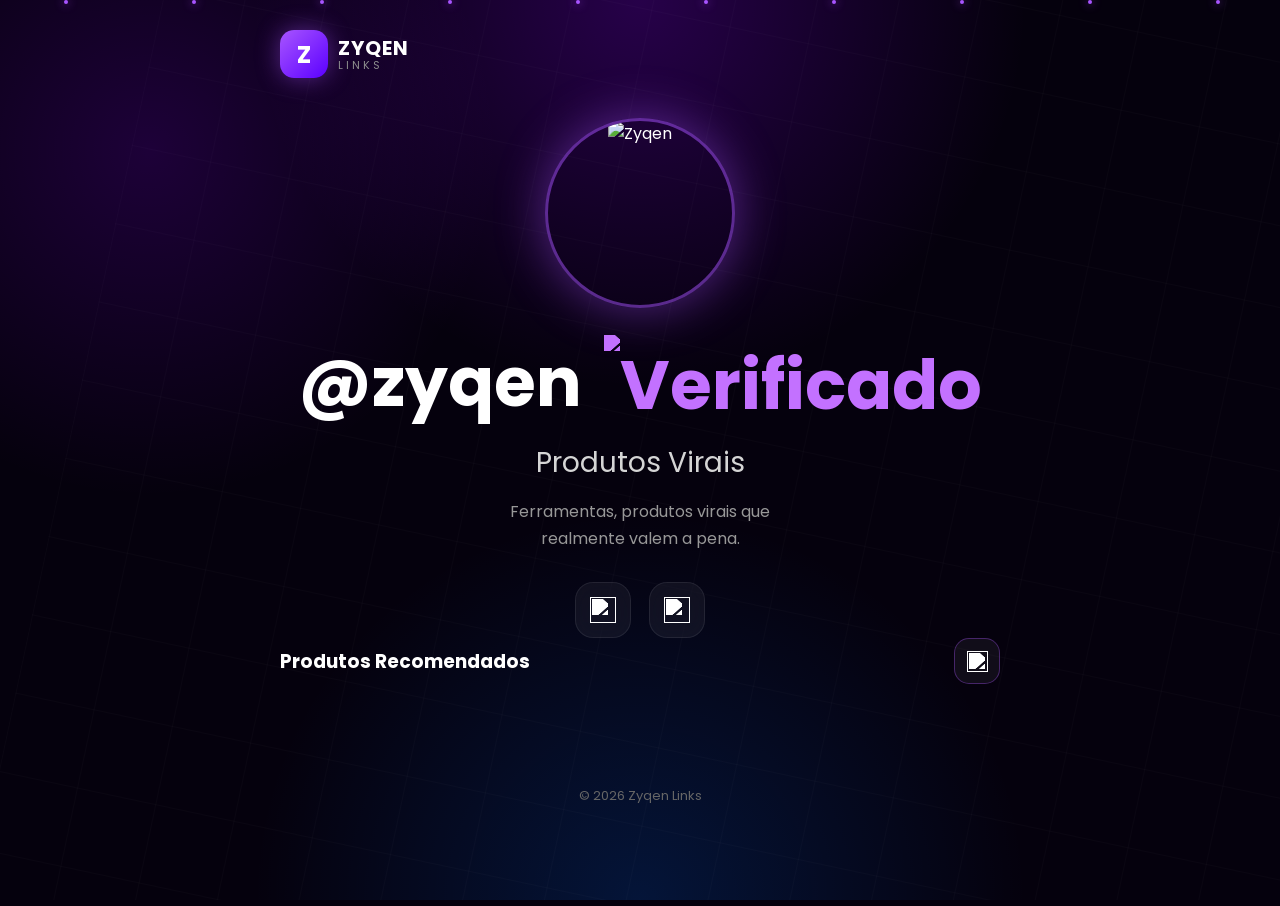
==== index.html @ 1a1427c7 "Add files via upload" ====
<!DOCTYPE html>
<html lang="pt-BR">

<head>

  <meta charset="UTF-8" />

  <meta
    name="viewport"
    content="width=device-width,
             initial-scale=1.0,
             minimum-scale=1.0,
             maximum-scale=1.0,
             user-scalable=no,
             viewport-fit=cover"
  >

  <title>Zyqen Links</title>

  <link rel="manifest" href="manifest.json">

  <link
    rel="icon"
    type="image/png"
    href="Icones/Image/Zroxo.png">

  <link
    rel="apple-touch-icon"
    href="Icones/Image/Zroxo.png">

  <meta name="theme-color" content="#05010d">
  <meta name="mobile-web-app-capable" content="yes">
  <meta name="apple-mobile-web-app-capable" content="yes">
  <meta name="apple-mobile-web-app-title" content="Zyqen">
  <meta name="apple-mobile-web-app-status-bar-style" content="black-translucent">

  <link rel="stylesheet" href="style.css"/>

  <link rel="preconnect" href="https://fonts.googleapis.com">
  <link rel="preconnect" href="https://fonts.gstatic.com" crossorigin>

  <link href="https://fonts.googleapis.com/css2?family=Poppins:wght@300;400;500;600;700&display=swap" rel="stylesheet">

</head>

<body>

  <!-- FUNDO -->
  <div class="background"></div>

  <!-- PARTÍCULAS -->
  <div class="particles">

    <span style="left:5%; animation-delay:0s;"></span>
    <span style="left:15%; animation-delay:2s;"></span>
    <span style="left:25%; animation-delay:4s;"></span>
    <span style="left:35%; animation-delay:1s;"></span>
    <span style="left:45%; animation-delay:3s;"></span>
    <span style="left:55%; animation-delay:5s;"></span>
    <span style="left:65%; animation-delay:2s;"></span>
    <span style="left:75%; animation-delay:4s;"></span>
    <span style="left:85%; animation-delay:1s;"></span>
    <span style="left:95%; animation-delay:3s;"></span>

  </div>

  <!-- CONTAINER -->
  <main class="container">

    <!-- HEADER -->
    <header class="topbar">

      <div class="logo">

        <div class="logo-icon">
          Z
        </div>

        <div class="logo-text">

          <h2>ZYQEN</h2>

          <p>LINKS</p>

        </div>

      </div>

      <button class="share-btn" id="installBtn" type="button">

        <img
          src="Icones/Icon/download.svg"
          alt=""
          class="btn-icon"
          draggable="false"
        >

      </button>

    </header>

    <!-- PERFIL -->
    <section class="profile">

      <div class="avatar">

        <img
          src="Icones/Image/logo.png"
          alt="Zyqen"
          loading="eager"
          draggable="false"
        >

      </div>

      <h1>
        @zyqen

        <img
          src="Icones/Icon/badge-check.svg"
          alt="Verificado"
          class="verified-icon"
          draggable="false"
        >
      </h1>

      <p class="subtitle">
        Produtos Virais
      </p>

      <p class="bio">
        Ferramentas, produtos virais que realmente valem a pena.
      </p>

    </section>

    <!-- SOCIAL -->
    <section class="social-section">

      <div class="socials">

        <a
          class="social"
          href="https://www.instagram.com/zyqen_oficial/"
          target="_blank"
          rel="noopener noreferrer"
          aria-label="Instagram">

          <img
            src="Icones/Icon/instagram.svg"
            alt=""
            class="social-icon"
            draggable="false"
          >

        </a>

        <a
          class="social"
          href="mailto:zyqenstore@gmail.com"
          aria-label="Email">

          <img
            src="Icones/Icon/mail.svg"
            alt=""
            class="social-icon"
            draggable="false"
          >

        </a>

      </div>

    </section>

    <!-- PRODUTOS -->
    <section class="products-section">

      <div class="section-title">

        <div>
          <h3>Produtos Recomendados</h3>
          <span></span>
        </div>

        <button
          class="layout-toggle"
          id="layoutToggle"
          type="button"
          aria-label="Trocar visual dos cards">

          <img
            src="Icones/Icon/layout-grid.svg"
            alt=""
            id="layoutIcon"
            draggable="false"
          >

        </button>

      </div>

      <div class="products" id="products">

        <!-- Firebase -->

      </div>

    </section>

    <!-- FOOTER -->
    <footer class="footer">

      <p>© 2026 Zyqen Links</p>

    </footer>

  </main>

  <!-- JS -->
  <script type="module" src="firebase.js"></script>
  <script type="module" src="script.js"></script>

  <script>
    if ("serviceWorker" in navigator) {
      window.addEventListener("load", () => {
        navigator.serviceWorker.register("./sw.js");
      });
    }

    let deferredPrompt = null;

    const installBtn = document.getElementById("installBtn");

    if (installBtn) {

      const isIOS =
        /iphone|ipad|ipod/i.test(navigator.userAgent);

      const isStandalone =
        window.matchMedia("(display-mode: standalone)").matches ||
        navigator.standalone;

      installBtn.style.display = "none";

      window.addEventListener("beforeinstallprompt", (e) => {

        e.preventDefault();

        deferredPrompt = e;

        if (!isStandalone) {
          installBtn.style.display = "flex";
        }

      });

      if (isIOS && !isStandalone) {
        installBtn.style.display = "flex";
      }

      installBtn.addEventListener("click", async () => {

        if (isIOS) {

          alert(
            "Para instalar o aplicativo:\n\nSafari → Compartilhar → Adicionar à Tela de Início"
          );

          return;
        }

        if (!deferredPrompt) {

          alert("Instalação indisponível no momento.");

          return;
        }

        deferredPrompt.prompt();

        await deferredPrompt.userChoice;

        deferredPrompt = null;

        installBtn.style.display = "none";

      });

      window.addEventListener("appinstalled", () => {

        installBtn.style.display = "none";

      });

    }
  </script>

</body>

</html>
---- style.css ----
*{
  margin:0;
  padding:0;
  box-sizing:border-box;

  -webkit-tap-highlight-color:transparent;
}

button,
a{
  touch-action:manipulation;
}

html{
  scroll-behavior:smooth;
  overflow-x:hidden;
  -webkit-text-size-adjust:100%;
  text-size-adjust:100%;
}

body{
  font-family:'Poppins',sans-serif;
  background:#05010d;
  color:white;
  min-height:100vh;
  overflow-x:hidden;
  position:relative;

  overscroll-behavior-y:auto;
  -webkit-overflow-scrolling:touch;
}

/* FUNDO ANIMADO */

.background{
  position:fixed;
  inset:0;
  background:
  radial-gradient(circle at top, rgba(140,0,255,.25), transparent 35%),
  radial-gradient(circle at bottom, rgba(0,110,255,.18), transparent 35%),
  #05010d;
  overflow:hidden;
  z-index:-3;
}

/* GRID FUNDO */

.background::before{
  content:"";
  position:absolute;
  width:200%;
  height:200%;
  background-image:
  linear-gradient(rgba(255,255,255,.02) 1px, transparent 1px),
  linear-gradient(90deg, rgba(255,255,255,.02) 1px, transparent 1px);
  background-size:80px 80px;
  transform:rotate(12deg);
  animation:gridMove 25s linear infinite;
}

/* GLOW */

.background::after{
  content:"";
  position:absolute;
  width:700px;
  height:700px;
  background:radial-gradient(circle, rgba(140,0,255,.18), transparent 70%);
  top:-200px;
  left:-200px;
  animation:glowMove 10s ease-in-out infinite alternate;
}

/* PARTÍCULAS */

.particles{
  position:fixed;
  inset:0;
  overflow:hidden;
  z-index:-2;
}

.particles span{
  position:absolute;
  display:block;
  width:4px;
  height:4px;
  background:#a855ff;
  border-radius:50%;
  box-shadow:0 0 10px #a855ff;
  animation:particles 15s linear infinite;
}

/* CONTAINER */

.container{
  width:min(100%,760px);
  margin:auto;
  padding:30px 20px 100px;
  animation:fadeUp 1.2s ease;
}

/* TOPBAR */

.topbar{
  display:flex;
  justify-content:space-between;
  align-items:center;
  margin-bottom:40px;
}

/* LOGO */

.logo{
  display:flex;
  align-items:center;
  gap:10px;
}

.logo-icon{
  width:48px;
  height:48px;
  border-radius:14px;
  background:linear-gradient(135deg,#a855ff,#5b00ff);
  display:flex;
  align-items:center;
  justify-content:center;
  font-weight:700;
  font-size:24px;
  box-shadow:0 0 25px rgba(168,85,255,.45);
}

.logo-text{
  line-height:1.1;
}

.logo-text h2{
  font-size:20px;
  letter-spacing:1px;
}

.logo-text p{
  font-size:11px;
  color:#8d8d8d;
  letter-spacing:3px;
}

/* SHARE */

.share-btn{
  padding:14px 24px;
  border-radius:18px;
  border:1px solid rgba(168,85,255,.35);
  background:rgba(255,255,255,.04);
  color:white;
  cursor:pointer;
  transition:.35s;
  backdrop-filter:blur(10px);
  font-size:15px;
}

.share-btn:hover{
  transform:translateY(-3px);
  background:rgba(168,85,255,.18);
  box-shadow:0 0 30px rgba(168,85,255,.3);
}

/* PROFILE */

.profile{
  text-align:center;
}

/* AVATAR */

.avatar{
  width:clamp(120px,20vw,190px);
  height:clamp(120px,20vw,190px);
  margin:auto;
  border-radius:50%;
  overflow:hidden;
  position:relative;
  border:3px solid rgba(168,85,255,.5);
  box-shadow:0 0 50px rgba(168,85,255,.45);
  animation:float 5s ease-in-out infinite;
}

.avatar::before{
  content:"";
  position:absolute;
  inset:-10px;
  border-radius:50%;
  border:2px solid rgba(168,85,255,.25);
  animation:rotate 8s linear infinite;
}

.avatar img{
  width:100%;
  height:100%;
  object-fit:cover;
}

/* TITULO */

.profile h1{
  font-size:clamp(32px,7vw,68px);
  margin-top:28px;
  font-weight:700;
}


/* SUB */

.subtitle{
  margin-top:8px;
  color:#d5d5d5;
  font-size:clamp(16px,3vw,28px);
}

/* BIO */

.bio{
  margin-top:14px;
  color:#989898;
  font-size:clamp(13px,2vw,16px);
  line-height:1.7;
  max-width:620px;
  margin-left:auto;
  margin-right:auto;
}

/* SOCIALS */

.socials{
  display:flex;
  justify-content:center;
  gap:18px;
  margin-top:22px;
}

.social{
  width:62px;
  height:62px;
  border-radius:20px;
  background:rgba(255,255,255,.05);
  border:1px solid rgba(255,255,255,.08);
  backdrop-filter:blur(14px);
  display:flex;
  align-items:center;
  justify-content:center;
  text-decoration:none;
  color:white;
  font-size:26px;
  transition:.35s;
}

.social:hover{
  transform:translateY(-6px) scale(1.06);
  background:rgba(168,85,255,.16);
  box-shadow:0 0 25px rgba(168,85,255,.35);
}

/* PRODUTOS */

.products{
  margin-top:50px;
  display:flex;
  flex-direction:column;
  gap:20px;
}

/* CARD */

.card{
  position:relative;
  overflow:hidden;
  width:100%;
  padding:20px;
  border-radius:28px;
  background:linear-gradient(135deg, rgba(25,10,45,.92), rgba(10,10,25,.85));
  border:1px solid rgba(168,85,255,.2);
  backdrop-filter:blur(18px);
  display:flex;
  align-items:center;
  justify-content:space-between;
  text-decoration:none;
  color:white;
  transition:.45s;
}

/* LINHA GLOW */

.card::before{
  content:"";
  position:absolute;
  inset:0;
  background:linear-gradient(90deg, transparent, rgba(168,85,255,.12), transparent);
  transform:translateX(-100%);
  transition:.8s;
}

.card:hover::before{
  transform:translateX(100%);
}

/* HOVER */

.card:hover{
  transform:translateY(-6px) scale(1.01);
  border-color:rgba(168,85,255,.5);
  box-shadow:0 0 35px rgba(168,85,255,.2);
}

/* LEFT */

.left{
  display:flex;
  align-items:center;
  gap:18px;
  min-width:0;
}

/* ICON */

.icon{
  width:74px;
  height:74px;
  border-radius:22px;
  overflow:hidden;
  background:rgba(255,255,255,.06);
  display:flex;
  align-items:center;
  justify-content:center;
  flex-shrink:0;
}

.icon img{
  width:100%;
  height:100%;
  object-fit:cover;
}

/* INFO */

.info{
  min-width:0;
}

.info h2{
  font-size:24px;
  margin-bottom:5px;
  white-space:nowrap;
  overflow:hidden;
  text-overflow:ellipsis;
}

.info p{
  color:#b5b5b5;
  font-size:15px;
}

/* ARROW */

.arrow{
  width:54px;
  height:54px;
  border-radius:50%;
  background:rgba(255,255,255,.05);
  display:flex;
  align-items:center;
  justify-content:center;
  transition:.35s;
  font-size:24px;
  flex-shrink:0;
}

.card:hover .arrow{
  transform:translateX(6px);
  background:#a855ff;
}

/* FOOTER */

.footer{
  text-align:center;
  margin-top:60px;
  color:#666;
  font-size:13px;
}

/* ANIMAÇÕES */

@keyframes fadeUp{
  from{
    opacity:0;
    transform:translateY(30px);
  }

  to{
    opacity:1;
    transform:translateY(0);
  }
}

@keyframes rotate{
  from{
    transform:rotate(0deg);
  }

  to{
    transform:rotate(360deg);
  }
}

@keyframes float{
  0%{
    transform:translateY(0px);
  }

  50%{
    transform:translateY(-10px);
  }

  100%{
    transform:translateY(0px);
  }
}

@keyframes glowMove{
  from{
    transform:translate(0,0);
  }

  to{
    transform:translate(200px,100px);
  }
}

@keyframes gridMove{
  from{
    transform:rotate(12deg) translateY(0);
  }

  to{
    transform:rotate(12deg) translateY(-80px);
  }
}

@keyframes particles{
  from{
    transform:translateY(100vh);
    opacity:0;
  }

  20%{
    opacity:1;
  }

  to{
    transform:translateY(-100px);
    opacity:0;
  }
}



@media (min-width:1600px){

  .container{
    width:min(100%,950px);
    padding-top:44px;
  }

  .products{
    gap:24px;
  }

  .card{
    padding:24px;
  }

  .icon{
    width:86px;
    height:86px;
  }

  .info h2{
    font-size:28px;
  }

  .info p{
    font-size:17px;
  }
}




@media (max-width:1200px){

  .container{
    width:min(100%,760px);
  }
}



@media (max-width:992px){

  .container{
    width:min(100%,700px);
    padding:25px 20px 90px;
  }

  .topbar{
    margin-bottom:36px;
  }

  .products{
    margin-top:44px;
  }
}


@media (max-width:768px){

  .topbar{
    gap:15px;
  }

  .avatar{
    width:135px;
    height:135px;
  }

  .card{
    padding:18px;
  }

  .icon{
    width:68px;
    height:68px;
  }

  .info h2{
    font-size:21px;
  }
}



@media (max-width:600px){

  .topbar{
    flex-direction:row;
    justify-content:space-between;
    align-items:center;

    gap:10px;

    margin-bottom:18px;
  }

  .logo{
    align-self:center;
  }

  .share-btn{

    width:46px;
    height:46px;

    min-width:46px;

    padding:0;

    border-radius:14px;

    display:flex;
    align-items:center;
    justify-content:center;
  }

  .share-btn span{
    display:none;
  }

  .btn-icon{
    width:18px;
    height:18px;
  }
}

  .profile h1{
    margin-top:24px;
  }

  .bio{
    max-width:340px;
  }

  .socials{
    margin-top:30px;
  }

  .social{
    width:56px;
    height:56px;
    font-size:24px;
    border-radius:18px;
  }

  .products{
    margin-top:42px;
    gap:16px;
  }

  .card{
    padding:16px;
    border-radius:24px;
  }

  .icon{
    width:60px;
    height:60px;
    border-radius:18px;
  }

  .info h2{
    font-size:18px;
  }

  .info p{
    font-size:13px;
  }

  .arrow{
    width:46px;
    height:46px;
    font-size:22px;
  }


@media (max-width:430px){

  .container{
    padding-left:12px;
    padding-right:12px;
  }

.avatar{
  width:85px;
  height:85px;
}
.profile h1{
  font-size:26px;
}

  .subtitle{
    font-size:16px;
  }

  .bio{
    font-size:13px;
  }

  .card{
    padding:15px;
    border-radius:22px;
  }

  .left{
    gap:12px;
  }

  .icon{
    width:56px;
    height:56px;
    border-radius:16px;
  }

  .info h2{
    font-size:17px;
  }

  .arrow{
    width:44px;
    height:44px;
  }

  .footer{
    margin-top:50px;
  }
}



@media (max-width:360px){

  .container{
    padding-left:10px;
    padding-right:10px;
  }

  .logo-icon{
    width:44px;
    height:44px;
    font-size:22px;
  }

  .logo-text h2{
    font-size:18px;
  }

  .profile h1{
    font-size:28px;
  }

  .subtitle{
    font-size:14px;
  }

  .bio{
    font-size:13px;
  }

  .card{
    padding:13px;
    border-radius:20px;
  }

  .left{
    gap:10px;
  }

  .icon{
    width:50px;
    height:50px;
    border-radius:15px;
  }

  .info h2{
    font-size:15px;
  }

  .info p{
    font-size:12px;
  }

  .arrow{
    width:38px;
    height:38px;
    font-size:20px;
  }
}



@media (prefers-reduced-motion:reduce){

  *{
    animation-duration:.01ms !important;
    animation-iteration-count:1 !important;
    transition-duration:.01ms !important;
    scroll-behavior:auto !important;
  }
}

.share-btn{
  display:flex;
  align-items:center;
  justify-content:center;
}


.btn-icon{
  width:18px;
  height:18px;
  object-fit:contain;
  flex-shrink:0;

  filter:
    brightness(0)
    invert(1);
}

.social-icon{
  width:26px;
  height:26px;
  object-fit:contain;
  flex-shrink:0;

  filter:
    brightness(0)
    invert(1);
}

.verified-icon{
  width:34px;
  height:34px;

  margin-left:8px;

  position:relative;
  top:3px;

  object-fit:contain;

  filter:
    brightness(0)
    saturate(100%)
    invert(48%)
    sepia(95%)
    saturate(2600%)
    hue-rotate(235deg)
    brightness(110%)
    contrast(110%);
}


/* MOBILE */

@media (max-width:600px){

  .btn-icon{
    width:15px;
    height:15px;
  }

  .social-icon{
    width:22px;
    height:22px;
  }

  .verified-icon{
    width:26px;
    height:26px;
    margin-left:3px;
  }
}


@media (max-width:600px){

  .particles{
    display:none;
  }

  .background::before{
    animation:none;
    opacity:.35;
  }

  .background::after{
    animation:none;
    width:350px;
    height:350px;
    opacity:.7;
  }

  .avatar{
    width:95px;
    height:95px;
    animation:none;
  }

  .avatar::before{
    display:none;
  }

  .profile h1{
    font-size:28px;
  }

  .subtitle{
    font-size:14px;
  }

  .bio{
    font-size:12px;
    max-width:290px;
  }

.social{
  width:44px;
  height:44px;
    font-size:20px;
  }

  .products{
    gap:10px;
  }

  .card{
    padding:12px;
    border-radius:18px;
    backdrop-filter:none;
  }

  .card:hover{
    transform:none;
    box-shadow:none;
  }

  .card::before{
    display:none;
  }

  .icon{
    width:48px;
    height:48px;
    border-radius:14px;
  }

  .info h2{
    font-size:14px;
  }

  .info p{
    font-size:11px;
  }

  .arrow{
    width:34px;
    height:34px;
    font-size:18px;
  }

  .mouse-glow{
    display:none !important;
  }
}

/* BOTÃO TROCAR LAYOUT */

.section-title{
  display:flex;
  align-items:center;
  justify-content:space-between;
  gap:14px;
}

.layout-toggle{
  width:46px;
  height:46px;
  border-radius:15px;
  border:1px solid rgba(168,85,255,.35);
  background:rgba(255,255,255,.05);
  display:flex;
  align-items:center;
  justify-content:center;
  cursor:pointer;
  transition:.3s;
}

.layout-toggle:hover{
  transform:translateY(-3px);
  background:rgba(168,85,255,.18);
  box-shadow:0 0 25px rgba(168,85,255,.25);
}

.layout-toggle img{
  width:21px;
  height:21px;
  filter:brightness(0) invert(1);
}

/* MODO GRADE */

.products.grid-view{
  display:grid;
  grid-template-columns:repeat(2,1fr);
  gap:18px;
}

.card-square{
  flex-direction:column;
  align-items:stretch;
  padding:0;
  border-radius:26px;
  overflow:hidden;
}

.card-square::before{
  display:none;
}

.square-image{
  width:100%;
  height:190px;
  background:rgba(255,255,255,.05);
  overflow:hidden;
}

.square-image img{
  width:100%;
  height:100%;
  object-fit:cover;
}

.square-info{
  padding:16px;
}

.square-info h2{
  font-size:17px;
  line-height:1.25;
  margin-bottom:8px;
  display:-webkit-box;
  -webkit-line-clamp:2;
  -webkit-box-orient:vertical;
  overflow:hidden;
}

.square-info p{
  color:#cfcfcf;
  font-size:14px;
  margin-bottom:14px;
}

.buy-btn{
  width:100%;
  height:44px;
  border-radius:14px;
  background:linear-gradient(135deg,#a855ff,#5b00ff);
  display:flex;
  align-items:center;
  justify-content:center;
  gap:8px;
  color:white;
  font-weight:700;
  font-size:13px;
  box-shadow:0 0 22px rgba(168,85,255,.25);
}

.buy-btn img{
  width:17px;
  height:17px;
  filter:brightness(0) invert(1);
}

/* CELULAR */

@media(max-width:600px){

  .section-title{
    margin-bottom:14px;
  }

  .layout-toggle{
    width:42px;
    height:42px;
    border-radius:14px;
  }

  .layout-toggle img{
    width:19px;
    height:19px;
  }

  .products.grid-view{
    grid-template-columns:repeat(2,1fr);
    gap:10px;
  }

  .card-square{
    border-radius:18px;
  }

  .square-image{
    height:135px;
  }

  .square-info{
    padding:10px;
  }

  .square-info h2{
    font-size:12px;
    margin-bottom:6px;
  }

  .square-info p{
    font-size:11px;
    margin-bottom:9px;
  }

  .buy-btn{
    height:36px;
    border-radius:11px;
    font-size:11px;
  }

  .buy-btn img{
    width:14px;
    height:14px;
  }
}

@media(max-width:360px){

  .products.grid-view{
    gap:8px;
  }

  .square-image{
    height:120px;
  }

  .square-info h2{
    font-size:11px;
  }

  .buy-btn{
    height:34px;
    font-size:10px;
  }
}

.slideleft-out{
  animation:slideLeftOut .3s ease forwards;
}

.slideleft-in{
  animation:slideLeftIn .45s cubic-bezier(.22,1,.36,1) forwards;
}

@keyframes slideLeftOut{
  to{
    opacity:0;
    transform:translateX(-28px);
  }
}

@keyframes slideLeftIn{
  from{
    opacity:0;
    transform:translateX(28px);
  }

  to{
    opacity:1;
    transform:translateX(0);
  }
}
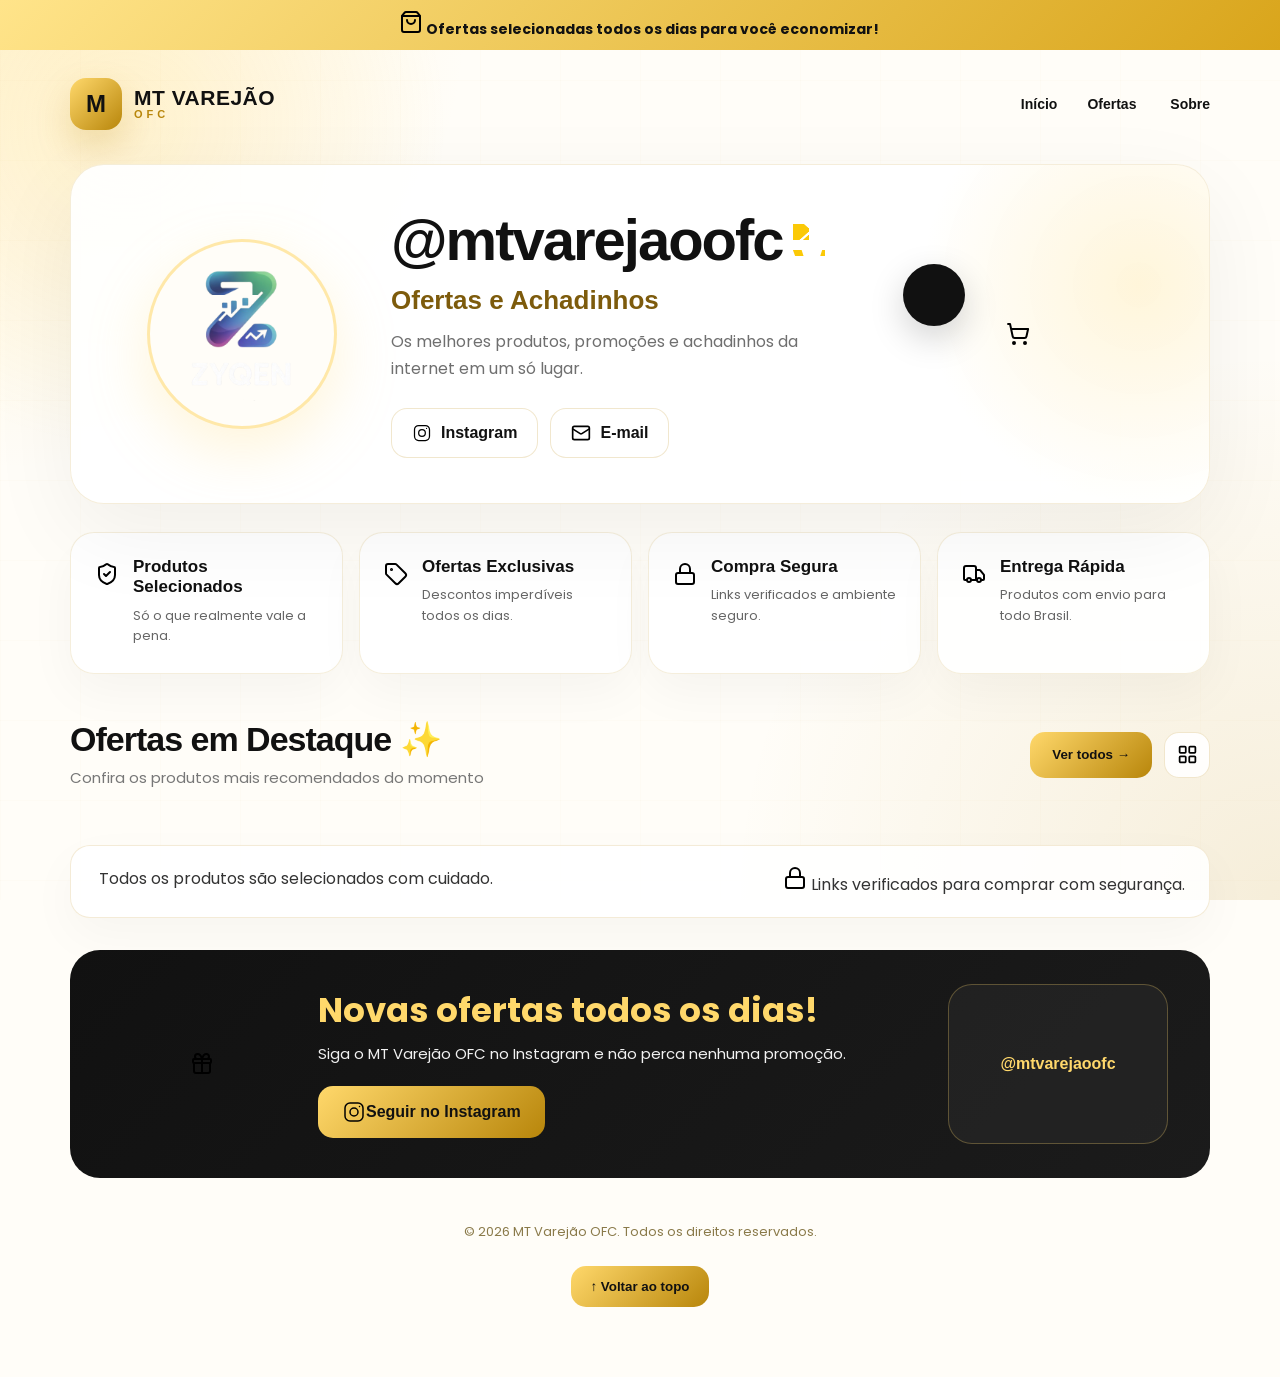
==== commit 63e1bb97: "Add files via upload" ====
--- a/index.html
+++ b/index.html
@@ -15,7 +15,7 @@
              viewport-fit=cover"
   >
 
-  <title>Zyqen Links</title>
+  <title>MT Varejão OFC</title>
 
   <link rel="manifest" href="manifest.json">
 
@@ -28,42 +28,45 @@
     rel="apple-touch-icon"
     href="Icones/Image/Zroxo.png">
 
-  <meta name="theme-color" content="#05010d">
+  <meta name="theme-color" content="#fffdf8">
   <meta name="mobile-web-app-capable" content="yes">
   <meta name="apple-mobile-web-app-capable" content="yes">
-  <meta name="apple-mobile-web-app-title" content="Zyqen">
-  <meta name="apple-mobile-web-app-status-bar-style" content="black-translucent">
+  <meta name="apple-mobile-web-app-title" content="MT Varejão OFC">
+  <meta name="apple-mobile-web-app-status-bar-style" content="default">
 
   <link rel="stylesheet" href="style.css"/>
 
   <link rel="preconnect" href="https://fonts.googleapis.com">
   <link rel="preconnect" href="https://fonts.gstatic.com" crossorigin>
 
-  <link href="https://fonts.googleapis.com/css2?family=Poppins:wght@300;400;500;600;700&display=swap" rel="stylesheet">
+  <link href="https://fonts.googleapis.com/css2?family=Poppins:wght@300;400;500;600;700;800&display=swap" rel="stylesheet">
 
 </head>
 
 <body>
+
+  <!-- FAIXA SUPERIOR -->
+  <div class="top-offer-bar">
+    <img
+      src="Icones/Icon/shopping-bag.svg"
+      alt=""
+      class="top-offer-icon"
+      draggable="false"
+    >
+
+    <span>Ofertas selecionadas todos os dias para você economizar!</span>
+
+    <img
+      src="Icones/Icon/fire.svg"
+      alt=""
+      class="top-offer-icon"
+      draggable="false"
+    >
+  </div>
 
   <!-- FUNDO -->
   <div class="background"></div>
 
-  <!-- PARTÍCULAS -->
-  <div class="particles">
-
-    <span style="left:5%; animation-delay:0s;"></span>
-    <span style="left:15%; animation-delay:2s;"></span>
-    <span style="left:25%; animation-delay:4s;"></span>
-    <span style="left:35%; animation-delay:1s;"></span>
-    <span style="left:45%; animation-delay:3s;"></span>
-    <span style="left:55%; animation-delay:5s;"></span>
-    <span style="left:65%; animation-delay:2s;"></span>
-    <span style="left:75%; animation-delay:4s;"></span>
-    <span style="left:85%; animation-delay:1s;"></span>
-    <span style="left:95%; animation-delay:3s;"></span>
-
-  </div>
-
   <!-- CONTAINER -->
   <main class="container">
 
@@ -73,137 +76,305 @@
       <div class="logo">
 
         <div class="logo-icon">
-          Z
+          M
         </div>
 
         <div class="logo-text">
 
-          <h2>ZYQEN</h2>
-
-          <p>LINKS</p>
-
-        </div>
-
-      </div>
-
-      <button class="share-btn" id="installBtn" type="button">
+          <h2>MT VAREJÃO</h2>
+
+          <p>OFC</p>
+
+        </div>
+
+      </div>
+
+      <nav class="desktop-nav">
+        <a href="#inicio">
+          <img src="Icones/Icon/home.svg" alt="" class="nav-icon" draggable="false">
+          Início
+        </a>
+
+        <a href="#ofertas">
+          Ofertas
+        </a>
+
+        <a href="#sobre">
+          <img src="Icones/Icon/info.svg" alt="" class="nav-icon" draggable="false">
+          Sobre
+        </a>
+      </nav>
+
+      <button class="share-btn" id="installBtn" type="button" aria-label="Instalar aplicativo">
 
         <img
-          src="Icones/Icon/download.svg"
+          src="Icones/Icon/install.svg"
           alt=""
           class="btn-icon"
           draggable="false"
         >
 
+        <span>Instalar App</span>
+
       </button>
 
     </header>
 
-    <!-- PERFIL -->
-    <section class="profile">
-
-      <div class="avatar">
+    <!-- HERO / PERFIL PREMIUM -->
+    <section class="hero-card" id="inicio">
+
+      <div class="hero-left">
+
+        <div class="avatar hero-avatar">
+
+          <img
+            src="Icones/Image/logo.png"
+            alt="MT Varejão OFC"
+            loading="eager"
+            draggable="false"
+          >
+
+        </div>
+
+      </div>
+
+      <div class="hero-center">
+
+        <h1>
+          @mtvarejaoofc
+
+          <img
+            src="Icones/Icon/verified.svg"
+            alt="Verificado"
+            class="verified-icon"
+            draggable="false"
+          >
+        </h1>
+
+        <p class="subtitle">
+          Ofertas e Achadinhos
+        </p>
+
+        <p class="bio">
+          Os melhores produtos, promoções e achadinhos da internet em um só lugar.
+        </p>
+
+        <div class="hero-actions">
+
+          <a
+            class="hero-btn"
+            href="https://www.instagram.com/mt.varejaoofc/"
+            target="_blank"
+            rel="noopener noreferrer">
+
+            <img
+              src="Icones/Icon/instagram.svg"
+              alt=""
+              class="hero-btn-icon"
+              draggable="false">
+
+            Instagram
+          </a>
+
+          <a
+            class="hero-btn"
+            href="mailto:mtvarejaoofc@gmail.com">
+
+            <img
+              src="Icones/Icon/mail.svg"
+              alt=""
+              class="hero-btn-icon"
+              draggable="false">
+
+            E-mail
+          </a>
+
+        </div>
+
+      </div>
+
+      <div class="hero-visual">
 
         <img
-          src="Icones/Image/logo.png"
-          alt="Zyqen"
-          loading="eager"
+          src="Icones/Icon/shopping-cart.svg"
+          alt=""
+          class="hero-cart-img"
           draggable="false"
         >
 
-      </div>
-
-      <h1>
-        @zyqen
-
+        <div class="discount-bubble">
+          <img
+            src="Icones/Icon/percent.svg"
+            alt=""
+            class="discount-icon"
+            draggable="false"
+          >
+        </div>
+
+        <div class="coin coin-1">
+          <img src="Icones/Icon/coin.svg" alt="" draggable="false">
+        </div>
+
+        <div class="coin coin-2">
+          <img src="Icones/Icon/coin.svg" alt="" draggable="false">
+        </div>
+
+      </div>
+
+    </section>
+
+    <!-- BENEFÍCIOS -->
+    <section class="benefits" id="sobre">
+
+      <div class="benefit-card">
+        <div class="benefit-icon">
+          <img src="Icones/Icon/shield-check.svg" alt="" draggable="false">
+        </div>
+
+        <div>
+          <h3>Produtos Selecionados</h3>
+          <p>Só o que realmente vale a pena.</p>
+        </div>
+      </div>
+
+      <div class="benefit-card">
+        <div class="benefit-icon">
+          <img src="Icones/Icon/tag.svg" alt="" draggable="false">
+        </div>
+
+        <div>
+          <h3>Ofertas Exclusivas</h3>
+          <p>Descontos imperdíveis todos os dias.</p>
+        </div>
+      </div>
+
+      <div class="benefit-card">
+        <div class="benefit-icon">
+          <img src="Icones/Icon/lock.svg" alt="" draggable="false">
+        </div>
+
+        <div>
+          <h3>Compra Segura</h3>
+          <p>Links verificados e ambiente seguro.</p>
+        </div>
+      </div>
+
+      <div class="benefit-card">
+        <div class="benefit-icon">
+          <img src="Icones/Icon/truck.svg" alt="" draggable="false">
+        </div>
+
+        <div>
+          <h3>Entrega Rápida</h3>
+          <p>Produtos com envio para todo Brasil.</p>
+        </div>
+      </div>
+
+    </section>
+
+    <!-- PRODUTOS -->
+    <section class="products-section" id="ofertas">
+
+      <div class="section-title premium-section-title">
+
+        <div>
+          <h3>Ofertas em Destaque ✨</h3>
+          <p>Confira os produtos mais recomendados do momento</p>
+        </div>
+
+        <div class="section-actions">
+
+          <button
+            class="see-all-btn"
+            type="button"
+            onclick="window.scrollTo({top:document.body.scrollHeight,behavior:'smooth'})">
+
+            Ver todos
+            <span>→</span>
+
+          </button>
+
+          <button
+            class="layout-toggle"
+            id="layoutToggle"
+            type="button"
+            aria-label="Trocar visual dos cards">
+
+            <img
+              src="Icones/Icon/layout-grid.svg"
+              alt=""
+              id="layoutIcon"
+              draggable="false"
+            >
+
+          </button>
+
+        </div>
+
+      </div>
+
+      <div class="products" id="products">
+
+        <!-- Firebase -->
+
+      </div>
+
+    </section>
+
+    <!-- FAIXA DE SEGURANÇA -->
+    <section class="security-strip">
+
+      <div>
+        <img src="Icones/Icon/shield.svg" alt="" class="strip-icon" draggable="false">
+        <span>Todos os produtos são selecionados com cuidado.</span>
+      </div>
+
+      <div>
+        <img src="Icones/Icon/lock.svg" alt="" class="strip-icon" draggable="false">
+        <span>Links verificados para comprar com segurança.</span>
+      </div>
+
+    </section>
+
+    <!-- BANNER INSTAGRAM -->
+    <section class="instagram-banner">
+
+      <div class="gift-box">
         <img
-          src="Icones/Icon/badge-check.svg"
-          alt="Verificado"
-          class="verified-icon"
+          src="Icones/Icon/gift.svg"
+          alt=""
           draggable="false"
         >
-      </h1>
-
-      <p class="subtitle">
-        Produtos Virais
-      </p>
-
-      <p class="bio">
-        Ferramentas, produtos virais que realmente valem a pena.
-      </p>
-
-    </section>
-
-    <!-- SOCIAL -->
-    <section class="social-section">
-
-      <div class="socials">
+      </div>
+
+      <div class="instagram-banner-content">
+
+        <h2>Novas ofertas todos os dias!</h2>
+
+        <p>
+          Siga o MT Varejão OFC no Instagram e não perca nenhuma promoção.
+        </p>
 
         <a
-          class="social"
-          href="https://www.instagram.com/zyqen_oficial/"
+          href="https://www.instagram.com/mt.varejaoofc/"
           target="_blank"
           rel="noopener noreferrer"
-          aria-label="Instagram">
+          class="instagram-banner-btn">
 
           <img
             src="Icones/Icon/instagram.svg"
             alt=""
-            class="social-icon"
+            class="banner-btn-icon"
             draggable="false"
           >
 
+          Seguir no Instagram
         </a>
 
-        <a
-          class="social"
-          href="mailto:zyqenstore@gmail.com"
-          aria-label="Email">
-
-          <img
-            src="Icones/Icon/mail.svg"
-            alt=""
-            class="social-icon"
-            draggable="false"
-          >
-
-        </a>
-
-      </div>
-
-    </section>
-
-    <!-- PRODUTOS -->
-    <section class="products-section">
-
-      <div class="section-title">
-
-        <div>
-          <h3>Produtos Recomendados</h3>
-          <span></span>
-        </div>
-
-        <button
-          class="layout-toggle"
-          id="layoutToggle"
-          type="button"
-          aria-label="Trocar visual dos cards">
-
-          <img
-            src="Icones/Icon/layout-grid.svg"
-            alt=""
-            id="layoutIcon"
-            draggable="false"
-          >
-
-        </button>
-
-      </div>
-
-      <div class="products" id="products">
-
-        <!-- Firebase -->
-
+      </div>
+
+      <div class="phone-preview">
+        @mtvarejaoofc
       </div>
 
     </section>
@@ -211,7 +382,15 @@
     <!-- FOOTER -->
     <footer class="footer">
 
-      <p>© 2026 Zyqen Links</p>
+      <p>© 2026 MT Varejão OFC. Todos os direitos reservados.</p>
+
+      <button
+        class="back-top-btn"
+        type="button"
+        onclick="window.scrollTo({top:0,behavior:'smooth'})">
+
+        ↑ Voltar ao topo
+      </button>
 
     </footer>
 
--- a/style.css
+++ b/style.css
@@ -2,7 +2,6 @@
   margin:0;
   padding:0;
   box-sizing:border-box;
-
   -webkit-tap-highlight-color:transparent;
 }
 
@@ -20,281 +19,497 @@
 
 body{
   font-family:'Poppins',sans-serif;
-  background:#05010d;
-  color:white;
+  background:#fffdf8;
+  color:#111;
   min-height:100vh;
   overflow-x:hidden;
   position:relative;
-
   overscroll-behavior-y:auto;
   -webkit-overflow-scrolling:touch;
 }
-
-/* FUNDO ANIMADO */
 
 .background{
   position:fixed;
   inset:0;
   background:
-  radial-gradient(circle at top, rgba(140,0,255,.25), transparent 35%),
-  radial-gradient(circle at bottom, rgba(0,110,255,.18), transparent 35%),
-  #05010d;
-  overflow:hidden;
+    radial-gradient(circle at top left,rgba(255,216,107,.24),transparent 30%),
+    radial-gradient(circle at bottom right,rgba(184,134,11,.13),transparent 35%),
+    #fffdf8;
   z-index:-3;
 }
-
-/* GRID FUNDO */
 
 .background::before{
   content:"";
   position:absolute;
-  width:200%;
-  height:200%;
+  inset:0;
   background-image:
-  linear-gradient(rgba(255,255,255,.02) 1px, transparent 1px),
-  linear-gradient(90deg, rgba(255,255,255,.02) 1px, transparent 1px);
+    linear-gradient(rgba(184,134,11,.035) 1px,transparent 1px),
+    linear-gradient(90deg,rgba(184,134,11,.035) 1px,transparent 1px);
   background-size:80px 80px;
-  transform:rotate(12deg);
-  animation:gridMove 25s linear infinite;
-}
-
-/* GLOW */
+  opacity:.5;
+}
 
 .background::after{
   content:"";
   position:absolute;
-  width:700px;
-  height:700px;
-  background:radial-gradient(circle, rgba(140,0,255,.18), transparent 70%);
+  width:650px;
+  height:650px;
+  border-radius:50%;
+  background:radial-gradient(circle,rgba(255,216,107,.18),transparent 70%);
   top:-200px;
   left:-200px;
   animation:glowMove 10s ease-in-out infinite alternate;
 }
 
-/* PARTÍCULAS */
-
 .particles{
-  position:fixed;
-  inset:0;
-  overflow:hidden;
-  z-index:-2;
-}
-
-.particles span{
-  position:absolute;
-  display:block;
-  width:4px;
-  height:4px;
-  background:#a855ff;
-  border-radius:50%;
-  box-shadow:0 0 10px #a855ff;
-  animation:particles 15s linear infinite;
-}
-
-/* CONTAINER */
+  display:none;
+}
+
+.top-offer-bar{
+  width:100%;
+  padding:10px 14px;
+  text-align:center;
+  background:linear-gradient(135deg,#ffe48a,#d9a51b);
+  color:#111;
+  font-size:14px;
+  font-weight:700;
+}
 
 .container{
-  width:min(100%,760px);
+  width:min(100%,1180px);
   margin:auto;
-  padding:30px 20px 100px;
-  animation:fadeUp 1.2s ease;
-}
-
-/* TOPBAR */
+  padding:28px 20px 70px;
+  animation:fadeUp .8s ease;
+}
 
 .topbar{
   display:flex;
+  align-items:center;
   justify-content:space-between;
-  align-items:center;
-  margin-bottom:40px;
-}
-
-/* LOGO */
+  gap:22px;
+  margin-bottom:34px;
+}
 
 .logo{
   display:flex;
   align-items:center;
-  gap:10px;
+  gap:12px;
 }
 
 .logo-icon{
-  width:48px;
-  height:48px;
-  border-radius:14px;
-  background:linear-gradient(135deg,#a855ff,#5b00ff);
-  display:flex;
-  align-items:center;
-  justify-content:center;
-  font-weight:700;
+  width:52px;
+  height:52px;
+  border-radius:16px;
+  background:linear-gradient(135deg,#ffd86b,#b8860b);
+  color:#111;
+  display:flex;
+  align-items:center;
+  justify-content:center;
+  font-weight:900;
   font-size:24px;
-  box-shadow:0 0 25px rgba(168,85,255,.45);
+  box-shadow:0 16px 35px rgba(184,134,11,.22);
 }
 
 .logo-text{
-  line-height:1.1;
+  line-height:1.05;
 }
 
 .logo-text h2{
-  font-size:20px;
-  letter-spacing:1px;
+  font-size:21px;
+  letter-spacing:.5px;
+  font-weight:900;
 }
 
 .logo-text p{
   font-size:11px;
-  color:#8d8d8d;
-  letter-spacing:3px;
-}
-
-/* SHARE */
+  color:#b8860b;
+  letter-spacing:4px;
+  font-weight:800;
+}
+
+.desktop-nav{
+  display:flex;
+  align-items:center;
+  justify-content:center;
+  gap:30px;
+}
+
+.desktop-nav a{
+  text-decoration:none;
+  color:#111;
+  font-size:14px;
+  font-weight:800;
+  transition:.25s;
+}
+
+.desktop-nav a:hover{
+  color:#b8860b;
+}
 
 .share-btn{
-  padding:14px 24px;
-  border-radius:18px;
-  border:1px solid rgba(168,85,255,.35);
-  background:rgba(255,255,255,.04);
-  color:white;
+  height:48px;
+  padding:0 18px;
+  border-radius:17px;
+  border:1px solid rgba(184,134,11,.20);
+  background:rgba(255,255,255,.86);
+  color:#111;
   cursor:pointer;
-  transition:.35s;
-  backdrop-filter:blur(10px);
-  font-size:15px;
+  display:flex;
+  align-items:center;
+  justify-content:center;
+  gap:8px;
+  font-weight:800;
+  box-shadow:0 12px 28px rgba(184,134,11,.08);
+  transition:.25s;
 }
 
 .share-btn:hover{
-  transform:translateY(-3px);
-  background:rgba(168,85,255,.18);
-  box-shadow:0 0 30px rgba(168,85,255,.3);
-}
-
-/* PROFILE */
-
-.profile{
-  text-align:center;
-}
-
-/* AVATAR */
-
-.avatar{
-  width:clamp(120px,20vw,190px);
-  height:clamp(120px,20vw,190px);
-  margin:auto;
+  transform:translateY(-2px);
+  background:linear-gradient(135deg,#ffd86b,#b8860b);
+}
+
+.btn-icon{
+  width:18px;
+  height:18px;
+  object-fit:contain;
+  filter:none;
+}
+
+.hero-card{
+  position:relative;
+  display:grid;
+  grid-template-columns:230px minmax(0,1fr) 270px;
+  align-items:center;
+  gap:34px;
+  background:rgba(255,255,255,.92);
+  border:1px solid rgba(184,134,11,.15);
+  border-radius:34px;
+  padding:44px 56px;
+  margin-bottom:28px;
+  box-shadow:0 28px 90px rgba(0,0,0,.06);
+  overflow:hidden;
+}
+
+.hero-card::before{
+  content:"";
+  position:absolute;
+  width:460px;
+  height:460px;
+  border-radius:50%;
+  right:-160px;
+  top:-110px;
+  background:radial-gradient(circle,rgba(255,216,107,.25),transparent 67%);
+  pointer-events:none;
+}
+
+.hero-left{
+  display:flex;
+  justify-content:center;
+}
+
+.avatar,
+.hero-avatar{
+  width:190px;
+  height:190px;
   border-radius:50%;
   overflow:hidden;
-  position:relative;
-  border:3px solid rgba(168,85,255,.5);
-  box-shadow:0 0 50px rgba(168,85,255,.45);
-  animation:float 5s ease-in-out infinite;
+  border:3px solid rgba(255,216,107,.55);
+  box-shadow:0 22px 60px rgba(255,216,107,.25);
+  background:#fffdf8;
+  animation:none;
 }
 
 .avatar::before{
-  content:"";
-  position:absolute;
-  inset:-10px;
-  border-radius:50%;
-  border:2px solid rgba(168,85,255,.25);
-  animation:rotate 8s linear infinite;
-}
-
-.avatar img{
+  display:none;
+}
+
+.avatar img,
+.hero-avatar img{
   width:100%;
   height:100%;
   object-fit:cover;
 }
 
-/* TITULO */
-
-.profile h1{
-  font-size:clamp(32px,7vw,68px);
-  margin-top:28px;
-  font-weight:700;
-}
-
-
-/* SUB */
+.hero-center{
+  position:relative;
+  z-index:2;
+}
+
+.hero-center h1{
+  display:flex;
+  align-items:center;
+  gap:10px;
+  font-size:clamp(38px,5vw,58px);
+  line-height:1.05;
+  font-weight:900;
+  letter-spacing:-2px;
+  margin-bottom:14px;
+}
+
+.verified-icon{
+  width:32px;
+  height:32px;
+  object-fit:contain;
+  filter:
+    brightness(0)
+    saturate(100%)
+    invert(73%)
+    sepia(79%)
+    saturate(589%)
+    hue-rotate(357deg)
+    brightness(100%)
+    contrast(97%);
+}
 
 .subtitle{
-  margin-top:8px;
-  color:#d5d5d5;
-  font-size:clamp(16px,3vw,28px);
-}
-
-/* BIO */
+  color:#7d5b0c;
+  font-size:26px;
+  font-weight:600;
+  margin-bottom:12px;
+}
 
 .bio{
-  margin-top:14px;
-  color:#989898;
-  font-size:clamp(13px,2vw,16px);
+  color:#6f6f6f;
+  font-size:16px;
   line-height:1.7;
-  max-width:620px;
-  margin-left:auto;
-  margin-right:auto;
-}
-
-/* SOCIALS */
-
-.socials{
-  display:flex;
-  justify-content:center;
-  gap:18px;
-  margin-top:22px;
-}
-
-.social{
+  max-width:520px;
+}
+
+.hero-actions{
+  display:flex;
+  gap:12px;
+  margin-top:26px;
+}
+
+.hero-btn{
+  height:50px;
+  padding:0 20px;
+  border-radius:16px;
+  border:1px solid rgba(184,134,11,.20);
+  background:#fff;
+  color:#111;
+  text-decoration:none;
+  display:flex;
+  align-items:center;
+  gap:9px;
+  font-weight:800;
+  transition:.25s;
+}
+
+.hero-btn:hover{
+  transform:translateY(-2px);
+  background:#fff8dc;
+}
+
+.hero-btn-icon,
+.social-icon{
+  width:20px;
+  height:20px;
+  object-fit:contain;
+  filter:none;
+}
+
+.hero-visual{
+  position:relative;
+  z-index:2;
+  height:250px;
+  display:flex;
+  align-items:center;
+  justify-content:center;
+}
+
+.cart-illustration{
+  font-size:122px;
+  filter:drop-shadow(0 22px 28px rgba(184,134,11,.22));
+}
+
+.discount-bubble{
+  position:absolute;
+  left:20px;
+  top:55px;
   width:62px;
   height:62px;
-  border-radius:20px;
-  background:rgba(255,255,255,.05);
-  border:1px solid rgba(255,255,255,.08);
-  backdrop-filter:blur(14px);
-  display:flex;
-  align-items:center;
-  justify-content:center;
-  text-decoration:none;
-  color:white;
-  font-size:26px;
-  transition:.35s;
-}
-
-.social:hover{
-  transform:translateY(-6px) scale(1.06);
-  background:rgba(168,85,255,.16);
-  box-shadow:0 0 25px rgba(168,85,255,.35);
-}
-
-/* PRODUTOS */
+  border-radius:50%;
+  background:#111;
+  color:#fff;
+  display:flex;
+  align-items:center;
+  justify-content:center;
+  font-size:24px;
+  font-weight:900;
+  box-shadow:0 12px 35px rgba(0,0,0,.18);
+}
+
+.coin{
+  position:absolute;
+  color:#c99110;
+  font-size:24px;
+}
+
+.coin-1{
+  right:18px;
+  top:15px;
+}
+
+.coin-2{
+  left:35px;
+  bottom:24px;
+}
+
+.benefits{
+  display:grid;
+  grid-template-columns:repeat(4,1fr);
+  gap:16px;
+  margin-bottom:46px;
+}
+
+.benefit-card{
+  min-height:142px;
+  background:rgba(255,255,255,.92);
+  border:1px solid rgba(184,134,11,.14);
+  border-radius:24px;
+  padding:24px;
+  display:flex;
+  gap:14px;
+  align-items:flex-start;
+  box-shadow:0 18px 50px rgba(0,0,0,.04);
+}
+
+.benefit-icon{
+  font-size:27px;
+  flex-shrink:0;
+}
+
+.benefit-card h3{
+  font-size:17px;
+  line-height:1.2;
+  font-weight:900;
+  margin-bottom:8px;
+}
+
+.benefit-card p{
+  color:#666;
+  font-size:13px;
+  line-height:1.55;
+}
+
+.social-section{
+  display:none;
+}
+
+.products-section{
+  margin-top:0;
+}
+
+.section-title{
+  display:flex;
+  align-items:center;
+  justify-content:space-between;
+  gap:16px;
+  margin-bottom:24px;
+}
+
+.premium-section-title h3{
+  font-size:34px;
+  line-height:1.15;
+  font-weight:900;
+  letter-spacing:-1px;
+}
+
+.premium-section-title p{
+  color:#777;
+  margin-top:7px;
+  font-size:15px;
+}
+
+.section-actions{
+  display:flex;
+  align-items:center;
+  gap:12px;
+}
+
+.see-all-btn{
+  height:46px;
+  padding:0 22px;
+  border:none;
+  border-radius:15px;
+  background:linear-gradient(135deg,#ffd86b,#b8860b);
+  color:#111;
+  font-weight:900;
+  cursor:pointer;
+  transition:.25s;
+}
+
+.see-all-btn:hover{
+  transform:translateY(-2px);
+  box-shadow:0 12px 26px rgba(184,134,11,.18);
+}
+
+.layout-toggle{
+  width:46px;
+  height:46px;
+  border-radius:15px;
+  border:1px solid rgba(184,134,11,.20);
+  background:rgba(255,255,255,.9);
+  display:flex;
+  align-items:center;
+  justify-content:center;
+  cursor:pointer;
+  transition:.25s;
+}
+
+.layout-toggle:hover{
+  transform:translateY(-2px);
+  background:#fff8dc;
+}
+
+.layout-toggle img{
+  width:21px;
+  height:21px;
+  filter:none;
+}
 
 .products{
-  margin-top:50px;
   display:flex;
   flex-direction:column;
-  gap:20px;
-}
-
-/* CARD */
+  gap:16px;
+}
+
+.products.grid-view{
+  display:grid;
+  grid-template-columns:repeat(4,1fr);
+  gap:22px;
+}
 
 .card{
   position:relative;
   overflow:hidden;
   width:100%;
-  padding:20px;
-  border-radius:28px;
-  background:linear-gradient(135deg, rgba(25,10,45,.92), rgba(10,10,25,.85));
-  border:1px solid rgba(168,85,255,.2);
+  padding:18px;
+  border-radius:26px;
+  background:rgba(255,255,255,.94);
+  border:1px solid rgba(184,134,11,.16);
+  box-shadow:0 18px 50px rgba(0,0,0,.055);
   backdrop-filter:blur(18px);
   display:flex;
   align-items:center;
   justify-content:space-between;
   text-decoration:none;
-  color:white;
-  transition:.45s;
-}
-
-/* LINHA GLOW */
+  color:#111;
+  transition:.28s;
+}
+
+.card:hover{
+  transform:translateY(-5px);
+  border-color:rgba(184,134,11,.35);
+  box-shadow:0 24px 60px rgba(0,0,0,.08);
+}
 
 .card::before{
   content:"";
   position:absolute;
   inset:0;
-  background:linear-gradient(90deg, transparent, rgba(168,85,255,.12), transparent);
+  background:linear-gradient(90deg,transparent,rgba(255,216,107,.18),transparent);
   transform:translateX(-100%);
   transition:.8s;
 }
@@ -303,35 +518,24 @@
   transform:translateX(100%);
 }
 
-/* HOVER */
-
-.card:hover{
-  transform:translateY(-6px) scale(1.01);
-  border-color:rgba(168,85,255,.5);
-  box-shadow:0 0 35px rgba(168,85,255,.2);
-}
-
-/* LEFT */
-
 .left{
   display:flex;
   align-items:center;
-  gap:18px;
+  gap:16px;
   min-width:0;
 }
 
-/* ICON */
-
 .icon{
-  width:74px;
-  height:74px;
-  border-radius:22px;
+  width:76px;
+  height:76px;
+  border-radius:20px;
   overflow:hidden;
-  background:rgba(255,255,255,.06);
+  background:#fff8dc;
   display:flex;
   align-items:center;
   justify-content:center;
   flex-shrink:0;
+  border:1px solid rgba(184,134,11,.10);
 }
 
 .icon img{
@@ -340,806 +544,540 @@
   object-fit:cover;
 }
 
-/* INFO */
-
 .info{
   min-width:0;
 }
 
 .info h2{
-  font-size:24px;
-  margin-bottom:5px;
+  font-size:19px;
+  margin-bottom:6px;
   white-space:nowrap;
   overflow:hidden;
   text-overflow:ellipsis;
-}
-
-.info p{
-  color:#b5b5b5;
+  font-weight:900;
+}
+
+.info p,
+.product-price{
+  color:#b8860b !important;
+  font-size:17px;
+  font-weight:900 !important;
+}
+
+.arrow{
+  width:46px;
+  height:46px;
+  border-radius:50%;
+  background:linear-gradient(135deg,#ffd86b,#b8860b);
+  color:#111;
+  display:flex;
+  align-items:center;
+  justify-content:center;
+  transition:.25s;
+  font-size:26px;
+  flex-shrink:0;
+}
+
+.card:hover .arrow{
+  transform:translateX(5px);
+}
+
+.card-square{
+  flex-direction:column;
+  align-items:stretch;
+  padding:0;
+  border-radius:24px;
+  overflow:hidden;
+}
+
+.card-square::before{
+  display:none;
+}
+
+.square-image{
+  width:100%;
+  height:220px;
+  background:#fff8dc;
+  overflow:hidden;
+}
+
+.square-image img{
+  width:100%;
+  height:100%;
+  object-fit:cover;
+}
+
+.square-info{
+  padding:18px;
+}
+
+.square-info h2{
+  font-size:16px;
+  line-height:1.3;
+  margin-bottom:12px;
+  font-weight:900;
+  min-height:42px;
+  display:-webkit-box;
+  -webkit-line-clamp:2;
+  -webkit-box-orient:vertical;
+  overflow:hidden;
+}
+
+.square-info p{
+  color:#b8860b !important;
+  font-size:23px;
+  font-weight:900;
+  margin-bottom:16px;
+}
+
+.buy-btn{
+  width:100%;
+  height:48px;
+  border-radius:15px;
+  background:linear-gradient(135deg,#ffd86b,#b8860b);
+  display:flex;
+  align-items:center;
+  justify-content:center;
+  gap:8px;
+  color:#111;
+  font-weight:900;
+  font-size:14px;
+  box-shadow:0 12px 25px rgba(184,134,11,.18);
+}
+
+.buy-btn img{
+  width:17px;
+  height:17px;
+  filter:none;
+}
+
+.list-buy{
+  display:flex;
+  align-items:center;
+  gap:10px;
+  flex-shrink:0;
+}
+
+.list-buy span{
+  padding:12px 17px;
+  border-radius:14px;
+  background:linear-gradient(135deg,#ffd86b,#b8860b);
+  color:#111;
+  font-weight:900;
+  font-size:13px;
+}
+
+.security-strip{
+  margin-top:32px;
+  display:flex;
+  justify-content:space-between;
+  gap:20px;
+  padding:20px 24px;
+  border-radius:20px;
+  background:rgba(255,255,255,.88);
+  border:1px solid rgba(184,134,11,.16);
+  color:#333;
+  box-shadow:0 18px 50px rgba(0,0,0,.035);
+}
+
+.instagram-banner{
+  margin-top:32px;
+  background:linear-gradient(135deg,#111,#1b1b1b);
+  color:#fff;
+  border-radius:30px;
+  padding:34px 42px;
+  display:grid;
+  grid-template-columns:180px 1fr 220px;
+  gap:26px;
+  align-items:center;
+  overflow:hidden;
+}
+
+.gift-box{
+  font-size:96px;
+  display:flex;
+  align-items:center;
+  justify-content:center;
+}
+
+.instagram-banner-content h2{
+  font-size:34px;
+  line-height:1.15;
+  margin-bottom:12px;
+  color:#ffd86b;
+}
+
+.instagram-banner-content p{
+  color:#f2f2f2;
+  line-height:1.6;
   font-size:15px;
 }
 
-/* ARROW */
-
-.arrow{
-  width:54px;
-  height:54px;
-  border-radius:50%;
-  background:rgba(255,255,255,.05);
-  display:flex;
-  align-items:center;
-  justify-content:center;
-  transition:.35s;
-  font-size:24px;
-  flex-shrink:0;
-}
-
-.card:hover .arrow{
-  transform:translateX(6px);
-  background:#a855ff;
-}
-
-/* FOOTER */
+.instagram-banner-btn{
+  display:inline-flex;
+  align-items:center;
+  justify-content:center;
+  margin-top:20px;
+  padding:14px 24px;
+  border-radius:15px;
+  text-decoration:none;
+  background:linear-gradient(135deg,#ffd86b,#b8860b);
+  color:#111;
+  font-weight:900;
+}
+
+.phone-preview{
+  min-height:160px;
+  border-radius:24px;
+  border:1px solid rgba(255,216,107,.28);
+  background:rgba(255,255,255,.04);
+  color:#ffd86b;
+  display:flex;
+  align-items:center;
+  justify-content:center;
+  text-align:center;
+  font-weight:900;
+}
 
 .footer{
   text-align:center;
-  margin-top:60px;
-  color:#666;
+  margin-top:44px;
+  color:#8a7a4a;
   font-size:13px;
 }
 
-/* ANIMAÇÕES */
+.back-top-btn{
+  margin-top:24px;
+  border:none;
+  background:linear-gradient(135deg,#ffd86b,#b8860b);
+  color:#111;
+  padding:13px 20px;
+  border-radius:15px;
+  font-weight:900;
+  cursor:pointer;
+}
+
+.empty-products{
+  width:100%;
+  padding:28px 18px;
+  border-radius:20px;
+  background:rgba(255,255,255,.88);
+  border:1px solid rgba(184,134,11,.18);
+  color:#8a7a4a;
+  text-align:center;
+  font-size:14px;
+}
+
+.ripple{
+  position:absolute;
+  width:16px;
+  height:16px;
+  background:rgba(255,216,107,.28);
+  border-radius:50%;
+  transform:translate(-50%,-50%);
+  animation:ripple .7s linear;
+  pointer-events:none;
+}
+
+.mouse-glow{
+  position:fixed;
+  width:500px;
+  height:500px;
+  border-radius:50%;
+  background:radial-gradient(circle,rgba(255,216,107,.16),transparent 70%);
+  pointer-events:none;
+  transform:translate(-50%,-50%);
+  z-index:-1;
+  filter:blur(20px);
+}
 
 @keyframes fadeUp{
-  from{
-    opacity:0;
-    transform:translateY(30px);
-  }
-
-  to{
-    opacity:1;
-    transform:translateY(0);
-  }
-}
-
-@keyframes rotate{
-  from{
-    transform:rotate(0deg);
-  }
-
-  to{
-    transform:rotate(360deg);
-  }
-}
-
-@keyframes float{
-  0%{
-    transform:translateY(0px);
-  }
-
-  50%{
-    transform:translateY(-10px);
-  }
-
-  100%{
-    transform:translateY(0px);
-  }
+  from{opacity:0;transform:translateY(30px)}
+  to{opacity:1;transform:translateY(0)}
 }
 
 @keyframes glowMove{
-  from{
-    transform:translate(0,0);
-  }
-
-  to{
-    transform:translate(200px,100px);
-  }
-}
-
-@keyframes gridMove{
-  from{
-    transform:rotate(12deg) translateY(0);
-  }
-
-  to{
-    transform:rotate(12deg) translateY(-80px);
-  }
-}
-
-@keyframes particles{
-  from{
-    transform:translateY(100vh);
-    opacity:0;
-  }
-
-  20%{
-    opacity:1;
-  }
-
-  to{
-    transform:translateY(-100px);
-    opacity:0;
-  }
-}
-
-
-
-@media (min-width:1600px){
-
+  from{transform:translate(0,0)}
+  to{transform:translate(200px,100px)}
+}
+
+@keyframes ripple{
+  from{width:0;height:0;opacity:1}
+  to{width:600px;height:600px;opacity:0}
+}
+
+.slideleft-out{
+  animation:slideLeftOut .3s ease forwards;
+}
+
+.slideleft-in{
+  animation:slideLeftIn .45s cubic-bezier(.22,1,.36,1) forwards;
+}
+
+@keyframes slideLeftOut{
+  to{opacity:0;transform:translateX(-28px)}
+}
+
+@keyframes slideLeftIn{
+  from{opacity:0;transform:translateX(28px)}
+  to{opacity:1;transform:translateX(0)}
+}
+
+@media(max-width:1100px){
   .container{
-    width:min(100%,950px);
-    padding-top:44px;
-  }
-
-  .products{
-    gap:24px;
-  }
-
-  .card{
-    padding:24px;
-  }
-
-  .icon{
-    width:86px;
-    height:86px;
-  }
-
-  .info h2{
-    font-size:28px;
-  }
-
-  .info p{
-    font-size:17px;
-  }
-}
-
-
-
-
-@media (max-width:1200px){
+    width:min(100%,920px);
+  }
+
+  .hero-card{
+    grid-template-columns:180px 1fr;
+  }
+
+  .hero-visual{
+    display:none;
+  }
+
+  .products.grid-view{
+    grid-template-columns:repeat(3,1fr);
+  }
+
+  .benefits{
+    grid-template-columns:repeat(2,1fr);
+  }
+}
+
+@media(max-width:760px){
+  .top-offer-bar{
+    font-size:11px;
+    padding:8px 10px;
+  }
 
   .container{
-    width:min(100%,760px);
-  }
-}
-
-
-
-@media (max-width:992px){
-
-  .container{
-    width:min(100%,700px);
-    padding:25px 20px 90px;
-  }
-
-  .topbar{
-    margin-bottom:36px;
-  }
-
-  .products{
-    margin-top:44px;
-  }
-}
-
-
-@media (max-width:768px){
-
-  .topbar{
-    gap:15px;
-  }
-
-  .avatar{
-    width:135px;
-    height:135px;
-  }
-
-  .card{
-    padding:18px;
-  }
-
-  .icon{
-    width:68px;
-    height:68px;
-  }
-
-  .info h2{
-    font-size:21px;
-  }
-}
-
-
-
-@media (max-width:600px){
-
-  .topbar{
-    flex-direction:row;
-    justify-content:space-between;
-    align-items:center;
-
-    gap:10px;
-
-    margin-bottom:18px;
-  }
-
-  .logo{
-    align-self:center;
+    padding:18px 12px 60px;
+  }
+
+  .desktop-nav{
+    display:none;
   }
 
   .share-btn{
-
     width:46px;
     height:46px;
-
-    min-width:46px;
-
     padding:0;
-
-    border-radius:14px;
-
-    display:flex;
-    align-items:center;
-    justify-content:center;
   }
 
   .share-btn span{
     display:none;
   }
 
-  .btn-icon{
-    width:18px;
-    height:18px;
-  }
-}
-
-  .profile h1{
-    margin-top:24px;
-  }
-
-  .bio{
-    max-width:340px;
-  }
-
-  .socials{
-    margin-top:30px;
-  }
-
-  .social{
-    width:56px;
-    height:56px;
-    font-size:24px;
-    border-radius:18px;
-  }
-
-  .products{
-    margin-top:42px;
-    gap:16px;
-  }
-
-  .card{
-    padding:16px;
-    border-radius:24px;
-  }
-
-  .icon{
-    width:60px;
-    height:60px;
-    border-radius:18px;
-  }
-
-  .info h2{
-    font-size:18px;
-  }
-
-  .info p{
-    font-size:13px;
-  }
-
-  .arrow{
-    width:46px;
-    height:46px;
-    font-size:22px;
-  }
-
-
-@media (max-width:430px){
-
-  .container{
-    padding-left:12px;
-    padding-right:12px;
-  }
-
-.avatar{
-  width:85px;
-  height:85px;
-}
-.profile h1{
-  font-size:26px;
-}
+  .topbar{
+    margin-bottom:18px;
+  }
+
+  .hero-card{
+    grid-template-columns:1fr;
+    text-align:center;
+    padding:28px 18px;
+    border-radius:26px;
+  }
+
+  .hero-left{
+    order:1;
+  }
+
+  .hero-center{
+    order:2;
+  }
+
+  .hero-center h1{
+    justify-content:center;
+    font-size:34px;
+    letter-spacing:-1px;
+  }
+
+  .avatar,
+  .hero-avatar{
+    width:116px;
+    height:116px;
+  }
 
   .subtitle{
-    font-size:16px;
+    font-size:21px;
   }
 
   .bio{
     font-size:13px;
+    max-width:300px;
+    margin:auto;
+  }
+
+  .hero-actions{
+    justify-content:center;
+    flex-wrap:wrap;
+  }
+
+  .hero-btn{
+    height:46px;
+    padding:0 15px;
+    font-size:13px;
+  }
+
+  .benefits{
+    grid-template-columns:repeat(2,1fr);
+    gap:10px;
+    margin-bottom:32px;
+  }
+
+  .benefit-card{
+    min-height:150px;
+    padding:16px;
+    border-radius:19px;
+    flex-direction:column;
+    gap:8px;
+  }
+
+  .benefit-card h3{
+    font-size:14px;
+  }
+
+  .benefit-card p{
+    font-size:11px;
+  }
+
+  .section-title{
+    align-items:flex-end;
+  }
+
+  .premium-section-title h3{
+    font-size:26px;
+  }
+
+  .premium-section-title p{
+    font-size:12px;
+  }
+
+  .see-all-btn{
+    height:42px;
+    padding:0 14px;
+    font-size:12px;
+  }
+
+  .layout-toggle{
+    width:42px;
+    height:42px;
+  }
+
+  .products.grid-view{
+    grid-template-columns:repeat(2,1fr);
+    gap:12px;
+  }
+
+  .square-image{
+    height:140px;
+  }
+
+  .square-info{
+    padding:11px;
+  }
+
+  .square-info h2{
+    font-size:12px;
+    min-height:34px;
+  }
+
+  .square-info p{
+    font-size:17px;
+    margin-bottom:10px;
+  }
+
+  .buy-btn{
+    height:38px;
+    font-size:11px;
+    border-radius:12px;
   }
 
   .card{
-    padding:15px;
-    border-radius:22px;
-  }
-
-  .left{
-    gap:12px;
+    padding:11px;
+    border-radius:18px;
   }
 
   .icon{
-    width:56px;
-    height:56px;
-    border-radius:16px;
+    width:54px;
+    height:54px;
+    border-radius:14px;
   }
 
   .info h2{
-    font-size:17px;
-  }
-
-  .arrow{
-    width:44px;
-    height:44px;
-  }
-
-  .footer{
-    margin-top:50px;
-  }
-}
-
-
-
-@media (max-width:360px){
-
-  .container{
-    padding-left:10px;
-    padding-right:10px;
-  }
-
-  .logo-icon{
-    width:44px;
-    height:44px;
-    font-size:22px;
-  }
-
-  .logo-text h2{
-    font-size:18px;
-  }
-
-  .profile h1{
-    font-size:28px;
-  }
-
-  .subtitle{
-    font-size:14px;
-  }
-
-  .bio{
     font-size:13px;
-  }
-
-  .card{
-    padding:13px;
-    border-radius:20px;
-  }
-
-  .left{
-    gap:10px;
-  }
-
-  .icon{
-    width:50px;
-    height:50px;
-    border-radius:15px;
-  }
-
-  .info h2{
-    font-size:15px;
   }
 
   .info p{
     font-size:12px;
   }
 
+  .list-buy span{
+    display:none;
+  }
+
   .arrow{
-    width:38px;
-    height:38px;
-    font-size:20px;
-  }
-}
-
-
-
-@media (prefers-reduced-motion:reduce){
-
+    width:34px;
+    height:34px;
+    font-size:19px;
+  }
+
+  .security-strip{
+    flex-direction:column;
+    gap:10px;
+    font-size:12px;
+    padding:16px;
+  }
+
+  .instagram-banner{
+    grid-template-columns:1fr;
+    text-align:center;
+    padding:26px 18px;
+    gap:18px;
+  }
+
+  .gift-box{
+    font-size:72px;
+  }
+
+  .instagram-banner-content h2{
+    font-size:27px;
+  }
+
+  .phone-preview{
+    min-height:90px;
+  }
+
+  .mouse-glow{
+    display:none !important;
+  }
+}
+
+@media(max-width:380px){
+  .products.grid-view{
+    gap:9px;
+  }
+
+  .square-image{
+    height:120px;
+  }
+
+  .hero-center h1{
+    font-size:28px;
+  }
+
+  .benefits{
+    grid-template-columns:1fr;
+  }
+}
+
+@media(prefers-reduced-motion:reduce){
   *{
     animation-duration:.01ms !important;
     animation-iteration-count:1 !important;
     transition-duration:.01ms !important;
     scroll-behavior:auto !important;
   }
-}
-
-.share-btn{
-  display:flex;
-  align-items:center;
-  justify-content:center;
-}
-
-
-.btn-icon{
-  width:18px;
-  height:18px;
-  object-fit:contain;
-  flex-shrink:0;
-
-  filter:
-    brightness(0)
-    invert(1);
-}
-
-.social-icon{
-  width:26px;
-  height:26px;
-  object-fit:contain;
-  flex-shrink:0;
-
-  filter:
-    brightness(0)
-    invert(1);
-}
-
-.verified-icon{
-  width:34px;
-  height:34px;
-
-  margin-left:8px;
-
-  position:relative;
-  top:3px;
-
-  object-fit:contain;
-
-  filter:
-    brightness(0)
-    saturate(100%)
-    invert(48%)
-    sepia(95%)
-    saturate(2600%)
-    hue-rotate(235deg)
-    brightness(110%)
-    contrast(110%);
-}
-
-
-/* MOBILE */
-
-@media (max-width:600px){
-
-  .btn-icon{
-    width:15px;
-    height:15px;
-  }
-
-  .social-icon{
-    width:22px;
-    height:22px;
-  }
-
-  .verified-icon{
-    width:26px;
-    height:26px;
-    margin-left:3px;
-  }
-}
-
-
-@media (max-width:600px){
-
-  .particles{
-    display:none;
-  }
-
-  .background::before{
-    animation:none;
-    opacity:.35;
-  }
-
-  .background::after{
-    animation:none;
-    width:350px;
-    height:350px;
-    opacity:.7;
-  }
-
-  .avatar{
-    width:95px;
-    height:95px;
-    animation:none;
-  }
-
-  .avatar::before{
-    display:none;
-  }
-
-  .profile h1{
-    font-size:28px;
-  }
-
-  .subtitle{
-    font-size:14px;
-  }
-
-  .bio{
-    font-size:12px;
-    max-width:290px;
-  }
-
-.social{
-  width:44px;
-  height:44px;
-    font-size:20px;
-  }
-
-  .products{
-    gap:10px;
-  }
-
-  .card{
-    padding:12px;
-    border-radius:18px;
-    backdrop-filter:none;
-  }
-
-  .card:hover{
-    transform:none;
-    box-shadow:none;
-  }
-
-  .card::before{
-    display:none;
-  }
-
-  .icon{
-    width:48px;
-    height:48px;
-    border-radius:14px;
-  }
-
-  .info h2{
-    font-size:14px;
-  }
-
-  .info p{
-    font-size:11px;
-  }
-
-  .arrow{
-    width:34px;
-    height:34px;
-    font-size:18px;
-  }
-
-  .mouse-glow{
-    display:none !important;
-  }
-}
-
-/* BOTÃO TROCAR LAYOUT */
-
-.section-title{
-  display:flex;
-  align-items:center;
-  justify-content:space-between;
-  gap:14px;
-}
-
-.layout-toggle{
-  width:46px;
-  height:46px;
-  border-radius:15px;
-  border:1px solid rgba(168,85,255,.35);
-  background:rgba(255,255,255,.05);
-  display:flex;
-  align-items:center;
-  justify-content:center;
-  cursor:pointer;
-  transition:.3s;
-}
-
-.layout-toggle:hover{
-  transform:translateY(-3px);
-  background:rgba(168,85,255,.18);
-  box-shadow:0 0 25px rgba(168,85,255,.25);
-}
-
-.layout-toggle img{
-  width:21px;
-  height:21px;
-  filter:brightness(0) invert(1);
-}
-
-/* MODO GRADE */
-
-.products.grid-view{
-  display:grid;
-  grid-template-columns:repeat(2,1fr);
-  gap:18px;
-}
-
-.card-square{
-  flex-direction:column;
-  align-items:stretch;
-  padding:0;
-  border-radius:26px;
-  overflow:hidden;
-}
-
-.card-square::before{
-  display:none;
-}
-
-.square-image{
-  width:100%;
-  height:190px;
-  background:rgba(255,255,255,.05);
-  overflow:hidden;
-}
-
-.square-image img{
-  width:100%;
-  height:100%;
-  object-fit:cover;
-}
-
-.square-info{
-  padding:16px;
-}
-
-.square-info h2{
-  font-size:17px;
-  line-height:1.25;
-  margin-bottom:8px;
-  display:-webkit-box;
-  -webkit-line-clamp:2;
-  -webkit-box-orient:vertical;
-  overflow:hidden;
-}
-
-.square-info p{
-  color:#cfcfcf;
-  font-size:14px;
-  margin-bottom:14px;
-}
-
-.buy-btn{
-  width:100%;
-  height:44px;
-  border-radius:14px;
-  background:linear-gradient(135deg,#a855ff,#5b00ff);
-  display:flex;
-  align-items:center;
-  justify-content:center;
-  gap:8px;
-  color:white;
-  font-weight:700;
-  font-size:13px;
-  box-shadow:0 0 22px rgba(168,85,255,.25);
-}
-
-.buy-btn img{
-  width:17px;
-  height:17px;
-  filter:brightness(0) invert(1);
-}
-
-/* CELULAR */
-
-@media(max-width:600px){
-
-  .section-title{
-    margin-bottom:14px;
-  }
-
-  .layout-toggle{
-    width:42px;
-    height:42px;
-    border-radius:14px;
-  }
-
-  .layout-toggle img{
-    width:19px;
-    height:19px;
-  }
-
-  .products.grid-view{
-    grid-template-columns:repeat(2,1fr);
-    gap:10px;
-  }
-
-  .card-square{
-    border-radius:18px;
-  }
-
-  .square-image{
-    height:135px;
-  }
-
-  .square-info{
-    padding:10px;
-  }
-
-  .square-info h2{
-    font-size:12px;
-    margin-bottom:6px;
-  }
-
-  .square-info p{
-    font-size:11px;
-    margin-bottom:9px;
-  }
-
-  .buy-btn{
-    height:36px;
-    border-radius:11px;
-    font-size:11px;
-  }
-
-  .buy-btn img{
-    width:14px;
-    height:14px;
-  }
-}
-
-@media(max-width:360px){
-
-  .products.grid-view{
-    gap:8px;
-  }
-
-  .square-image{
-    height:120px;
-  }
-
-  .square-info h2{
-    font-size:11px;
-  }
-
-  .buy-btn{
-    height:34px;
-    font-size:10px;
-  }
-}
-
-.slideleft-out{
-  animation:slideLeftOut .3s ease forwards;
-}
-
-.slideleft-in{
-  animation:slideLeftIn .45s cubic-bezier(.22,1,.36,1) forwards;
-}
-
-@keyframes slideLeftOut{
-  to{
-    opacity:0;
-    transform:translateX(-28px);
-  }
-}
-
-@keyframes slideLeftIn{
-  from{
-    opacity:0;
-    transform:translateX(28px);
-  }
-
-  to{
-    opacity:1;
-    transform:translateX(0);
-  }
 }
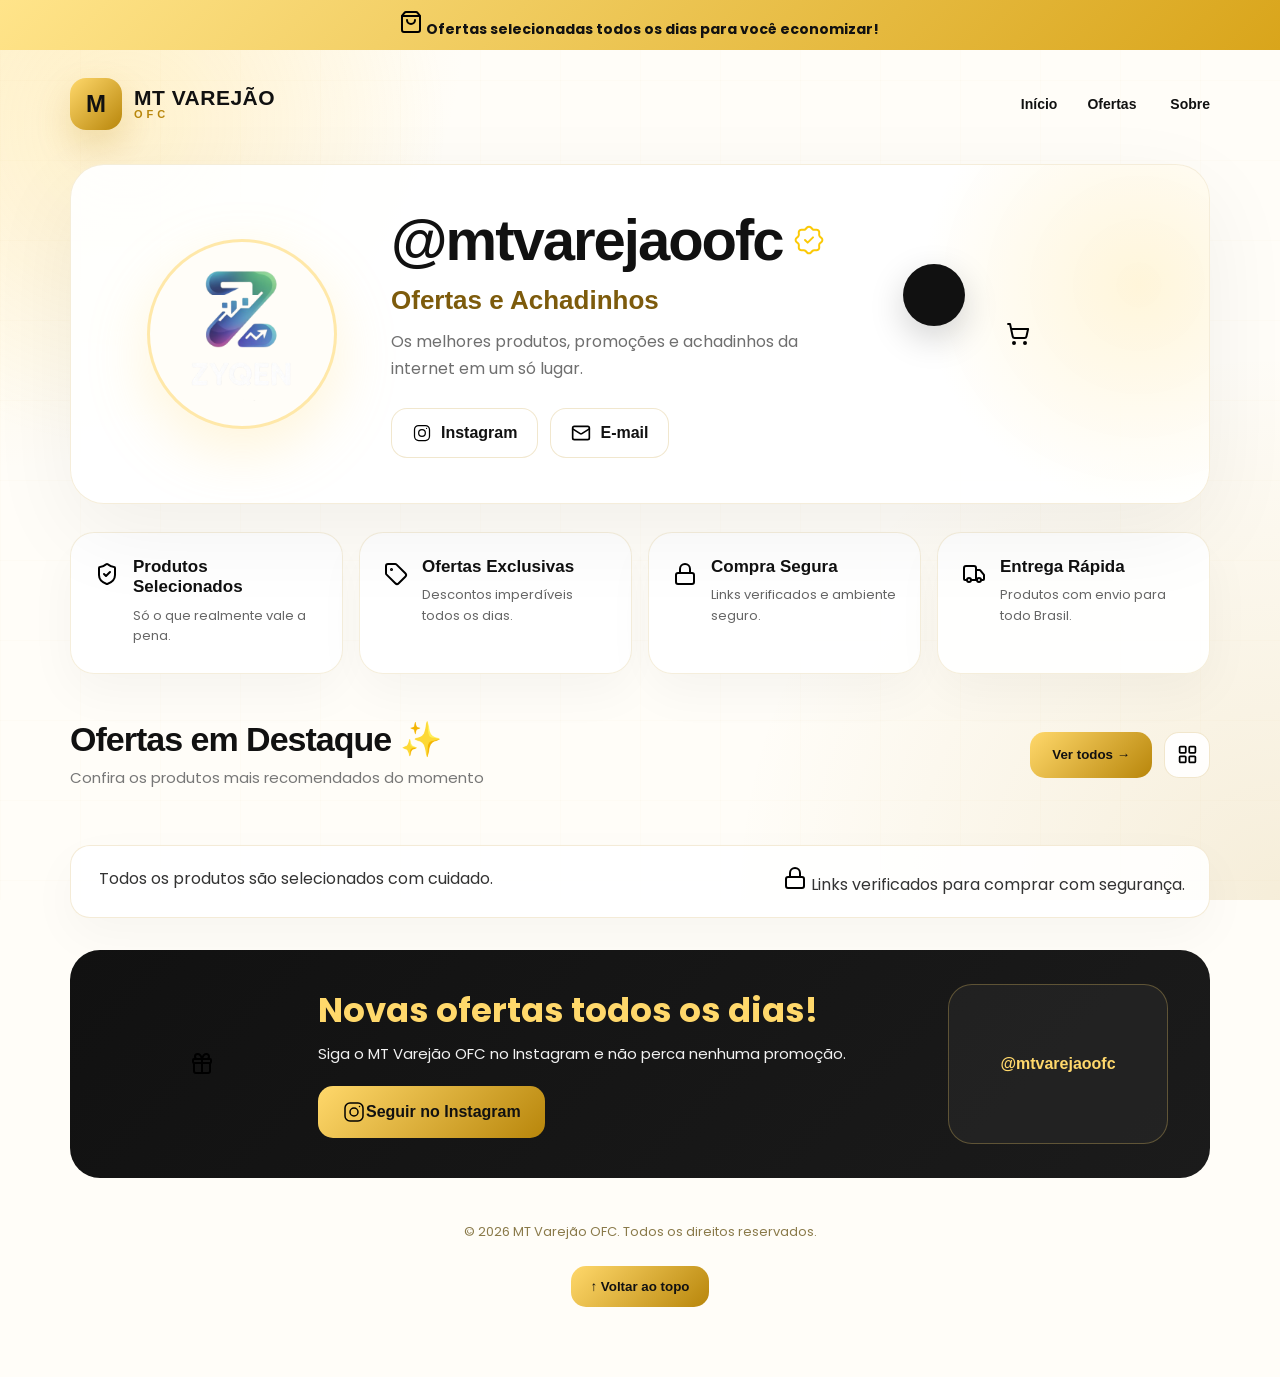
==== commit dea2448b: "Add files via upload" ====
--- a/index.html
+++ b/index.html
@@ -144,7 +144,7 @@
           @mtvarejaoofc
 
           <img
-            src="Icones/Icon/verified.svg"
+            src="Icones/Icon/badge-check.svg"
             alt="Verificado"
             class="verified-icon"
             draggable="false"
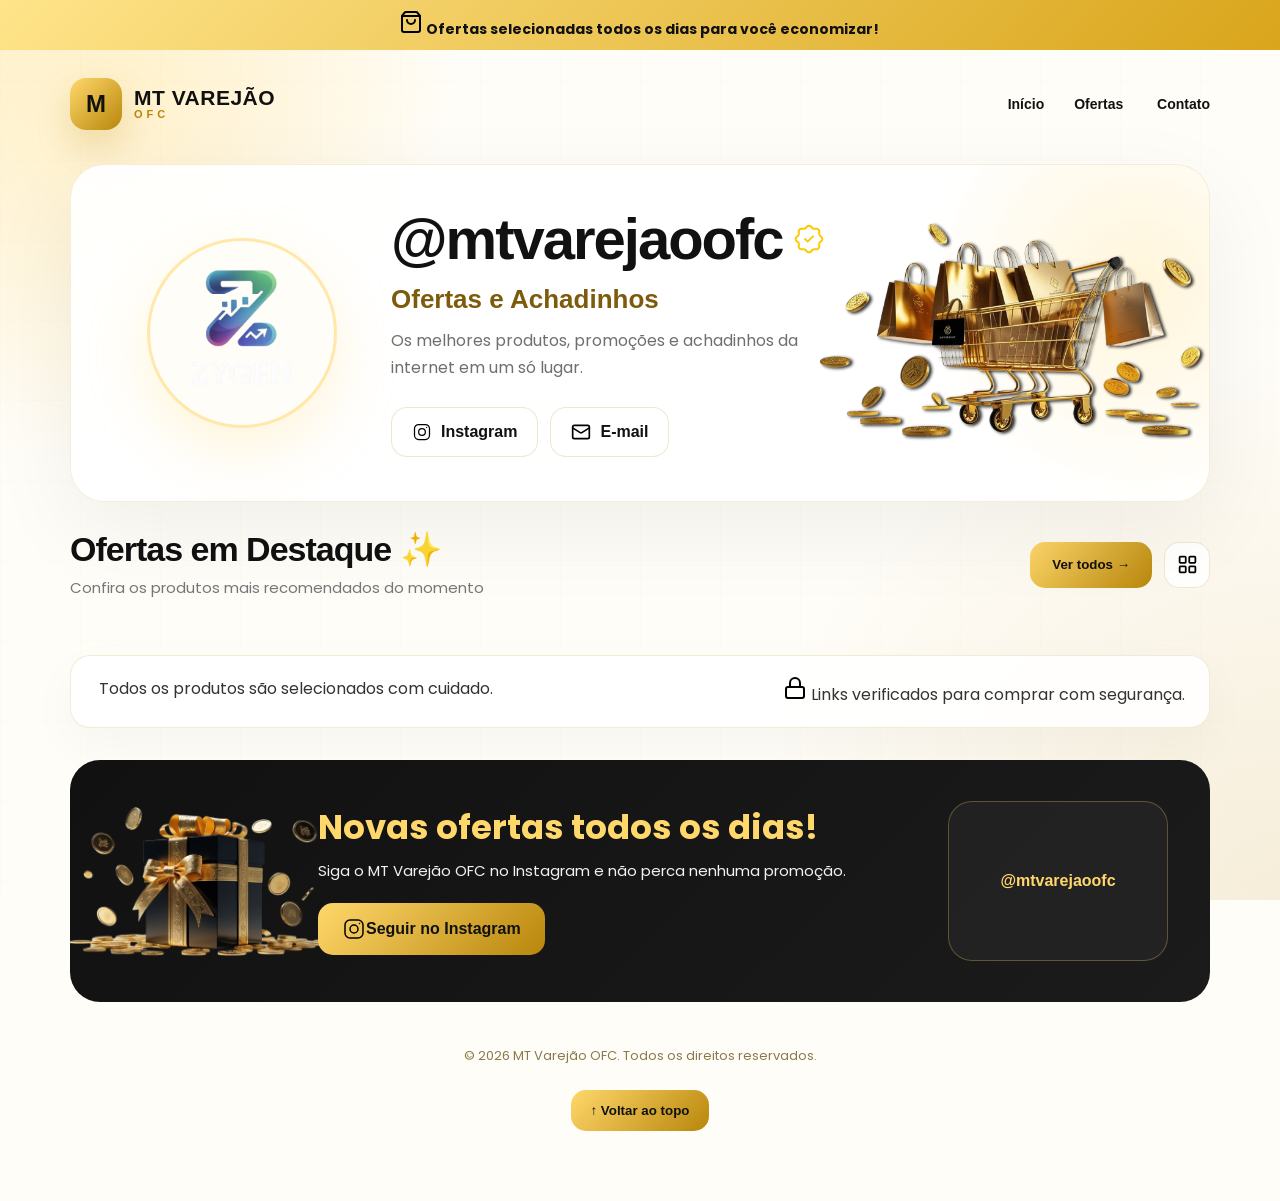
==== commit d5775a8b: "Add files via upload" ====
--- a/index.html
+++ b/index.html
@@ -45,7 +45,6 @@
 
 <body>
 
-  <!-- FAIXA SUPERIOR -->
   <div class="top-offer-bar">
     <img
       src="Icones/Icon/shopping-bag.svg"
@@ -64,13 +63,10 @@
     >
   </div>
 
-  <!-- FUNDO -->
   <div class="background"></div>
 
-  <!-- CONTAINER -->
   <main class="container">
 
-    <!-- HEADER -->
     <header class="topbar">
 
       <div class="logo">
@@ -99,9 +95,9 @@
           Ofertas
         </a>
 
-        <a href="#sobre">
+        <a href="#contato">
           <img src="Icones/Icon/info.svg" alt="" class="nav-icon" draggable="false">
-          Sobre
+          Contato
         </a>
       </nav>
 
@@ -120,7 +116,6 @@
 
     </header>
 
-    <!-- HERO / PERFIL PREMIUM -->
     <section class="hero-card" id="inicio">
 
       <div class="hero-left">
@@ -196,7 +191,7 @@
       <div class="hero-visual">
 
         <img
-          src="Icones/Icon/shopping-cart.svg"
+          src="Icones/Image/CARRINHO.png"
           alt=""
           class="hero-cart-img"
           draggable="false"
@@ -223,56 +218,6 @@
 
     </section>
 
-    <!-- BENEFÍCIOS -->
-    <section class="benefits" id="sobre">
-
-      <div class="benefit-card">
-        <div class="benefit-icon">
-          <img src="Icones/Icon/shield-check.svg" alt="" draggable="false">
-        </div>
-
-        <div>
-          <h3>Produtos Selecionados</h3>
-          <p>Só o que realmente vale a pena.</p>
-        </div>
-      </div>
-
-      <div class="benefit-card">
-        <div class="benefit-icon">
-          <img src="Icones/Icon/tag.svg" alt="" draggable="false">
-        </div>
-
-        <div>
-          <h3>Ofertas Exclusivas</h3>
-          <p>Descontos imperdíveis todos os dias.</p>
-        </div>
-      </div>
-
-      <div class="benefit-card">
-        <div class="benefit-icon">
-          <img src="Icones/Icon/lock.svg" alt="" draggable="false">
-        </div>
-
-        <div>
-          <h3>Compra Segura</h3>
-          <p>Links verificados e ambiente seguro.</p>
-        </div>
-      </div>
-
-      <div class="benefit-card">
-        <div class="benefit-icon">
-          <img src="Icones/Icon/truck.svg" alt="" draggable="false">
-        </div>
-
-        <div>
-          <h3>Entrega Rápida</h3>
-          <p>Produtos com envio para todo Brasil.</p>
-        </div>
-      </div>
-
-    </section>
-
-    <!-- PRODUTOS -->
     <section class="products-section" id="ofertas">
 
       <div class="section-title premium-section-title">
@@ -315,13 +260,10 @@
 
       <div class="products" id="products">
 
-        <!-- Firebase -->
-
       </div>
 
     </section>
 
-    <!-- FAIXA DE SEGURANÇA -->
     <section class="security-strip">
 
       <div>
@@ -336,12 +278,11 @@
 
     </section>
 
-    <!-- BANNER INSTAGRAM -->
-    <section class="instagram-banner">
+    <section class="instagram-banner" id="contato">
 
       <div class="gift-box">
         <img
-          src="Icones/Icon/gift.svg"
+          src="Icones/Image/CAIXA.png"
           alt=""
           draggable="false"
         >
@@ -379,7 +320,6 @@
 
     </section>
 
-    <!-- FOOTER -->
     <footer class="footer">
 
       <p>© 2026 MT Varejão OFC. Todos os direitos reservados.</p>
@@ -396,7 +336,6 @@
 
   </main>
 
-  <!-- JS -->
   <script type="module" src="firebase.js"></script>
   <script type="module" src="script.js"></script>
 
--- a/style.css
+++ b/style.css
@@ -312,48 +312,22 @@
 .hero-visual{
   position:relative;
   z-index:2;
-  height:250px;
-  display:flex;
-  align-items:center;
-  justify-content:center;
-}
-
-.cart-illustration{
-  font-size:122px;
-  filter:drop-shadow(0 22px 28px rgba(184,134,11,.22));
-}
-
-.discount-bubble{
-  position:absolute;
-  left:20px;
-  top:55px;
-  width:62px;
-  height:62px;
-  border-radius:50%;
-  background:#111;
-  color:#fff;
-  display:flex;
-  align-items:center;
-  justify-content:center;
-  font-size:24px;
-  font-weight:900;
-  box-shadow:0 12px 35px rgba(0,0,0,.18);
-}
-
+  display:flex;
+  align-items:center;
+  justify-content:center;
+}
+
+.hero-cart-img{
+  width:620px;
+  max-width:150%;
+  object-fit:contain;
+  user-select:none;
+  pointer-events:none;
+}
+
+.discount-bubble,
 .coin{
-  position:absolute;
-  color:#c99110;
-  font-size:24px;
-}
-
-.coin-1{
-  right:18px;
-  top:15px;
-}
-
-.coin-2{
-  left:35px;
-  bottom:24px;
+  display:none;
 }
 
 .benefits{
@@ -477,8 +451,8 @@
 
 .products.grid-view{
   display:grid;
-  grid-template-columns:repeat(4,1fr);
-  gap:22px;
+  grid-template-columns:repeat(3,1fr);
+  gap:44px;
 }
 
 .card{
@@ -694,10 +668,17 @@
 }
 
 .gift-box{
-  font-size:96px;
-  display:flex;
-  align-items:center;
-  justify-content:center;
+  display:flex;
+  align-items:center;
+  justify-content:center;
+}
+
+.gift-box img{
+  width:330px;
+  max-width:170%;
+  object-fit:contain;
+  user-select:none;
+  pointer-events:none;
 }
 
 .instagram-banner-content h2{
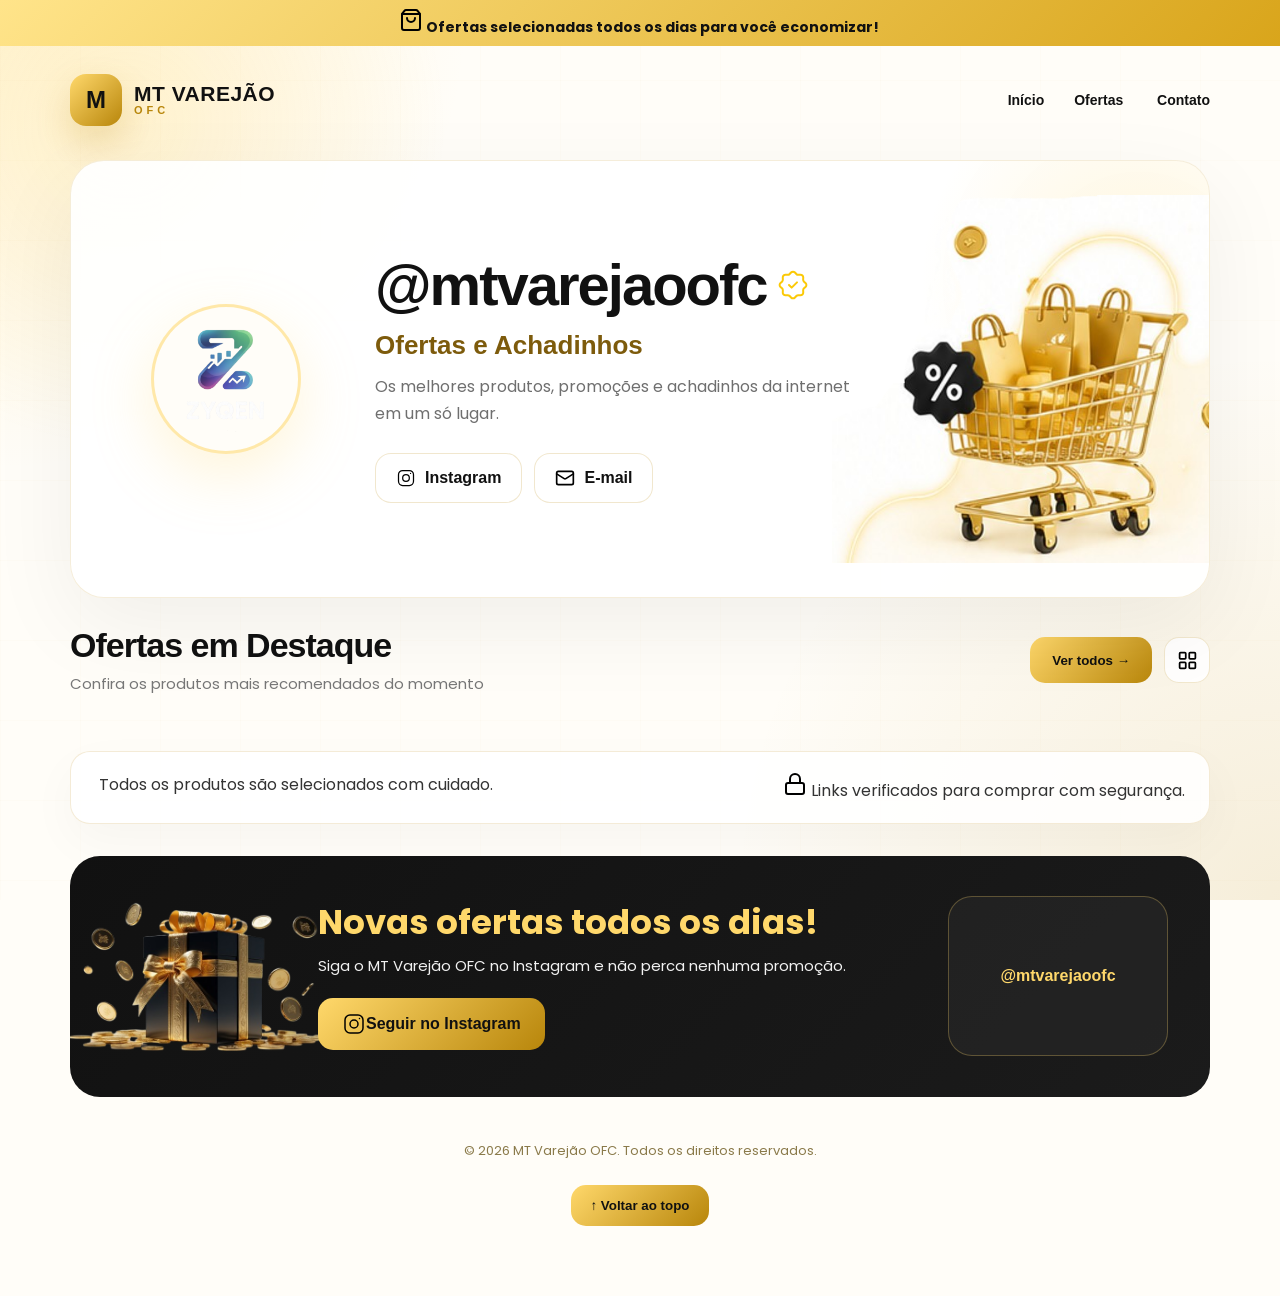
==== commit d8835285: "Add files via upload" ====
--- a/index.html
+++ b/index.html
@@ -191,7 +191,7 @@
       <div class="hero-visual">
 
         <img
-          src="Icones/Image/CARRINHO.png"
+          src="Icones/Image/Carrinho0.png"
           alt=""
           class="hero-cart-img"
           draggable="false"
@@ -223,7 +223,7 @@
       <div class="section-title premium-section-title">
 
         <div>
-          <h3>Ofertas em Destaque ✨</h3>
+          <h3>Ofertas em Destaque</h3>
           <p>Confira os produtos mais recomendados do momento</p>
         </div>
 
--- a/style.css
+++ b/style.css
@@ -67,7 +67,7 @@
 
 .top-offer-bar{
   width:100%;
-  padding:10px 14px;
+  padding:8px 12px;
   text-align:center;
   background:linear-gradient(135deg,#ffe48a,#d9a51b);
   color:#111;
@@ -184,7 +184,7 @@
   background:rgba(255,255,255,.92);
   border:1px solid rgba(184,134,11,.15);
   border-radius:34px;
-  padding:44px 56px;
+  padding:34px 40px;
   margin-bottom:28px;
   box-shadow:0 28px 90px rgba(0,0,0,.06);
   overflow:hidden;
@@ -209,8 +209,8 @@
 
 .avatar,
 .hero-avatar{
-  width:190px;
-  height:190px;
+  width:150px;
+  height:150px;
   border-radius:50%;
   overflow:hidden;
   border:3px solid rgba(255,216,107,.55);
@@ -854,12 +854,12 @@
     margin-bottom:18px;
   }
 
-  .hero-card{
-    grid-template-columns:1fr;
-    text-align:center;
-    padding:28px 18px;
-    border-radius:26px;
-  }
+.hero-card{
+  grid-template-columns:1fr;
+  text-align:center;
+  padding:22px 14px;
+  border-radius:24px;
+}
 
   .hero-left{
     order:1;
@@ -869,38 +869,38 @@
     order:2;
   }
 
-  .hero-center h1{
-    justify-content:center;
-    font-size:34px;
-    letter-spacing:-1px;
-  }
-
-  .avatar,
-  .hero-avatar{
-    width:116px;
-    height:116px;
-  }
-
-  .subtitle{
-    font-size:21px;
-  }
-
-  .bio{
-    font-size:13px;
-    max-width:300px;
-    margin:auto;
-  }
+.hero-center h1{
+  justify-content:center;
+  font-size:27px;
+  letter-spacing:-1px;
+}
+
+.avatar,
+.hero-avatar{
+  width:78px;
+  height:78px;
+}
+
+.subtitle{
+  font-size:17px;
+}
+
+.bio{
+  font-size:12px;
+  max-width:280px;
+  margin:auto;
+}
 
   .hero-actions{
     justify-content:center;
     flex-wrap:wrap;
   }
 
-  .hero-btn{
-    height:46px;
-    padding:0 15px;
-    font-size:13px;
-  }
+.hero-btn{
+  height:46px;
+  border-radius:14px;
+  font-size:12px;
+}
 
   .benefits{
     grid-template-columns:repeat(2,1fr);
@@ -977,13 +977,13 @@
   }
 
   .card{
-    padding:11px;
+    padding:9px;
     border-radius:18px;
   }
 
-  .icon{
-    width:54px;
-    height:54px;
+.icon{
+  width:48px;
+  height:48px;
     border-radius:14px;
   }
 
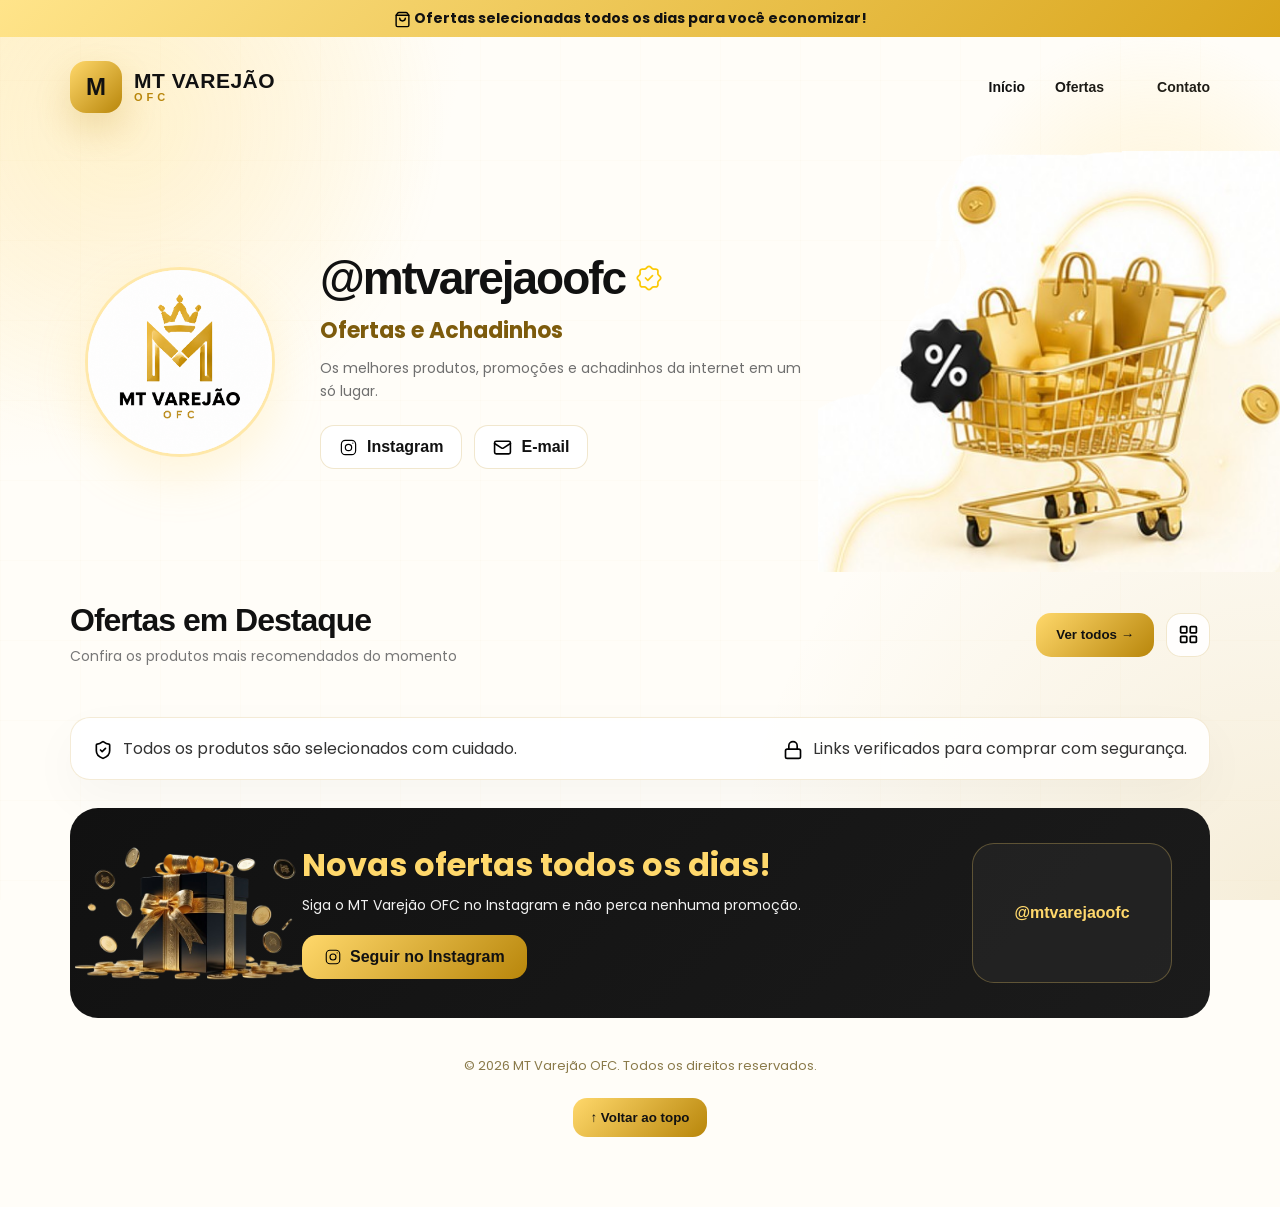
==== commit 1d2a87af: "Add files via upload" ====
--- a/index.html
+++ b/index.html
@@ -267,7 +267,7 @@
     <section class="security-strip">
 
       <div>
-        <img src="Icones/Icon/shield.svg" alt="" class="strip-icon" draggable="false">
+        <img src="Icones/Icon/shield-check.svg" alt="" class="strip-icon" draggable="false">
         <span>Todos os produtos são selecionados com cuidado.</span>
       </div>
 
--- a/style.css
+++ b/style.css
@@ -75,10 +75,17 @@
   font-weight:700;
 }
 
+.top-offer-icon{
+  width:17px;
+  height:17px;
+  object-fit:contain;
+  vertical-align:middle;
+}
+
 .container{
   width:min(100%,1180px);
   margin:auto;
-  padding:28px 20px 70px;
+  padding:24px 20px 70px;
   animation:fadeUp .8s ease;
 }
 
@@ -87,7 +94,7 @@
   align-items:center;
   justify-content:space-between;
   gap:22px;
-  margin-bottom:34px;
+  margin-bottom:28px;
 }
 
 .logo{
@@ -140,10 +147,19 @@
   font-size:14px;
   font-weight:800;
   transition:.25s;
+  display:flex;
+  align-items:center;
+  gap:7px;
 }
 
 .desktop-nav a:hover{
   color:#b8860b;
+}
+
+.nav-icon{
+  width:16px;
+  height:16px;
+  object-fit:contain;
 }
 
 .share-btn{
@@ -178,26 +194,33 @@
 .hero-card{
   position:relative;
   display:grid;
-  grid-template-columns:230px minmax(0,1fr) 270px;
-  align-items:center;
-  gap:34px;
-  background:rgba(255,255,255,.92);
-  border:1px solid rgba(184,134,11,.15);
-  border-radius:34px;
-  padding:34px 40px;
-  margin-bottom:28px;
-  box-shadow:0 28px 90px rgba(0,0,0,.06);
-  overflow:hidden;
+  grid-template-columns:220px 1fr 320px;
+  align-items:center;
+  gap:30px;
+
+  background:transparent;
+
+  border:none;
+
+  border-radius:0;
+
+  padding:10px 0;
+
+  margin-bottom:20px;
+
+  box-shadow:none;
+
+  overflow:visible;
 }
 
 .hero-card::before{
   content:"";
   position:absolute;
-  width:460px;
-  height:460px;
+  width:430px;
+  height:430px;
   border-radius:50%;
   right:-160px;
-  top:-110px;
+  top:-120px;
   background:radial-gradient(circle,rgba(255,216,107,.25),transparent 67%);
   pointer-events:none;
 }
@@ -209,12 +232,12 @@
 
 .avatar,
 .hero-avatar{
-  width:150px;
-  height:150px;
+  width:190px;
+  height:190px;
   border-radius:50%;
   overflow:hidden;
   border:3px solid rgba(255,216,107,.55);
-  box-shadow:0 22px 60px rgba(255,216,107,.25);
+  box-shadow:0 18px 50px rgba(255,216,107,.23);
   background:#fffdf8;
   animation:none;
 }
@@ -239,16 +262,16 @@
   display:flex;
   align-items:center;
   gap:10px;
-  font-size:clamp(38px,5vw,58px);
+  font-size:clamp(30px,4vw,46px);
   line-height:1.05;
   font-weight:900;
   letter-spacing:-2px;
-  margin-bottom:14px;
+  margin-bottom:12px;
 }
 
 .verified-icon{
-  width:32px;
-  height:32px;
+  width:28px;
+  height:28px;
   object-fit:contain;
   filter:
     brightness(0)
@@ -263,28 +286,28 @@
 
 .subtitle{
   color:#7d5b0c;
-  font-size:26px;
-  font-weight:600;
-  margin-bottom:12px;
+  font-size:22px;
+  font-weight:700;
+  margin-bottom:10px;
 }
 
 .bio{
   color:#6f6f6f;
-  font-size:16px;
-  line-height:1.7;
-  max-width:520px;
+  font-size:14px;
+  line-height:1.65;
+  max-width:500px;
 }
 
 .hero-actions{
   display:flex;
   gap:12px;
-  margin-top:26px;
+  margin-top:22px;
 }
 
 .hero-btn{
-  height:50px;
-  padding:0 20px;
-  border-radius:16px;
+  height:44px;
+  padding:0 18px;
+  border-radius:14px;
   border:1px solid rgba(184,134,11,.20);
   background:#fff;
   color:#111;
@@ -303,8 +326,8 @@
 
 .hero-btn-icon,
 .social-icon{
-  width:20px;
-  height:20px;
+  width:19px;
+  height:19px;
   object-fit:contain;
   filter:none;
 }
@@ -318,8 +341,8 @@
 }
 
 .hero-cart-img{
-  width:620px;
-  max-width:150%;
+  width:470px;
+  max-width:145%;
   object-fit:contain;
   user-select:none;
   pointer-events:none;
@@ -330,43 +353,6 @@
   display:none;
 }
 
-.benefits{
-  display:grid;
-  grid-template-columns:repeat(4,1fr);
-  gap:16px;
-  margin-bottom:46px;
-}
-
-.benefit-card{
-  min-height:142px;
-  background:rgba(255,255,255,.92);
-  border:1px solid rgba(184,134,11,.14);
-  border-radius:24px;
-  padding:24px;
-  display:flex;
-  gap:14px;
-  align-items:flex-start;
-  box-shadow:0 18px 50px rgba(0,0,0,.04);
-}
-
-.benefit-icon{
-  font-size:27px;
-  flex-shrink:0;
-}
-
-.benefit-card h3{
-  font-size:17px;
-  line-height:1.2;
-  font-weight:900;
-  margin-bottom:8px;
-}
-
-.benefit-card p{
-  color:#666;
-  font-size:13px;
-  line-height:1.55;
-}
-
 .social-section{
   display:none;
 }
@@ -380,11 +366,11 @@
   align-items:center;
   justify-content:space-between;
   gap:16px;
-  margin-bottom:24px;
+  margin-bottom:22px;
 }
 
 .premium-section-title h3{
-  font-size:34px;
+  font-size:32px;
   line-height:1.15;
   font-weight:900;
   letter-spacing:-1px;
@@ -393,7 +379,7 @@
 .premium-section-title p{
   color:#777;
   margin-top:7px;
-  font-size:15px;
+  font-size:14px;
 }
 
 .section-actions{
@@ -403,8 +389,8 @@
 }
 
 .see-all-btn{
-  height:46px;
-  padding:0 22px;
+  height:44px;
+  padding:0 20px;
   border:none;
   border-radius:15px;
   background:linear-gradient(135deg,#ffd86b,#b8860b);
@@ -420,8 +406,8 @@
 }
 
 .layout-toggle{
-  width:46px;
-  height:46px;
+  width:44px;
+  height:44px;
   border-radius:15px;
   border:1px solid rgba(184,134,11,.20);
   background:rgba(255,255,255,.9);
@@ -452,7 +438,7 @@
 .products.grid-view{
   display:grid;
   grid-template-columns:repeat(3,1fr);
-  gap:44px;
+  gap:28px;
 }
 
 .card{
@@ -642,11 +628,11 @@
 }
 
 .security-strip{
-  margin-top:32px;
+  margin-top:28px;
   display:flex;
   justify-content:space-between;
   gap:20px;
-  padding:20px 24px;
+  padding:18px 22px;
   border-radius:20px;
   background:rgba(255,255,255,.88);
   border:1px solid rgba(184,134,11,.16);
@@ -654,15 +640,23 @@
   box-shadow:0 18px 50px rgba(0,0,0,.035);
 }
 
+.strip-icon{
+  width:20px;
+  height:20px;
+  object-fit:contain;
+  vertical-align:middle;
+  margin-right:6px;
+}
+
 .instagram-banner{
-  margin-top:32px;
+  margin-top:28px;
   background:linear-gradient(135deg,#111,#1b1b1b);
   color:#fff;
-  border-radius:30px;
-  padding:34px 42px;
+  border-radius:28px;
+  padding:28px 38px;
   display:grid;
-  grid-template-columns:180px 1fr 220px;
-  gap:26px;
+  grid-template-columns:170px 1fr 200px;
+  gap:24px;
   align-items:center;
   overflow:hidden;
 }
@@ -674,32 +668,33 @@
 }
 
 .gift-box img{
-  width:330px;
-  max-width:170%;
+  width:300px;
+  max-width:160%;
   object-fit:contain;
   user-select:none;
   pointer-events:none;
 }
 
 .instagram-banner-content h2{
-  font-size:34px;
+  font-size:32px;
   line-height:1.15;
-  margin-bottom:12px;
+  margin-bottom:10px;
   color:#ffd86b;
 }
 
 .instagram-banner-content p{
   color:#f2f2f2;
   line-height:1.6;
-  font-size:15px;
+  font-size:14px;
 }
 
 .instagram-banner-btn{
   display:inline-flex;
   align-items:center;
   justify-content:center;
-  margin-top:20px;
-  padding:14px 24px;
+  gap:8px;
+  margin-top:18px;
+  padding:13px 22px;
   border-radius:15px;
   text-decoration:none;
   background:linear-gradient(135deg,#ffd86b,#b8860b);
@@ -707,9 +702,15 @@
   font-weight:900;
 }
 
+.banner-btn-icon{
+  width:18px;
+  height:18px;
+  object-fit:contain;
+}
+
 .phone-preview{
-  min-height:160px;
-  border-radius:24px;
+  min-height:140px;
+  border-radius:22px;
   border:1px solid rgba(255,216,107,.28);
   background:rgba(255,255,255,.04);
   color:#ffd86b;
@@ -722,18 +723,18 @@
 
 .footer{
   text-align:center;
-  margin-top:44px;
+  margin-top:38px;
   color:#8a7a4a;
   font-size:13px;
 }
 
 .back-top-btn{
-  margin-top:24px;
+  margin-top:22px;
   border:none;
   background:linear-gradient(135deg,#ffd86b,#b8860b);
   color:#111;
-  padding:13px 20px;
-  border-radius:15px;
+  padding:12px 18px;
+  border-radius:14px;
   font-weight:900;
   cursor:pointer;
 }
@@ -810,7 +811,7 @@
   }
 
   .hero-card{
-    grid-template-columns:180px 1fr;
+    grid-template-columns:150px 1fr;
   }
 
   .hero-visual{
@@ -819,21 +820,22 @@
 
   .products.grid-view{
     grid-template-columns:repeat(3,1fr);
-  }
-
-  .benefits{
-    grid-template-columns:repeat(2,1fr);
   }
 }
 
 @media(max-width:760px){
   .top-offer-bar{
     font-size:11px;
-    padding:8px 10px;
+    padding:7px 8px;
+  }
+
+  .top-offer-icon{
+    width:14px;
+    height:14px;
   }
 
   .container{
-    padding:18px 12px 60px;
+    padding:14px 12px 55px;
   }
 
   .desktop-nav{
@@ -841,25 +843,43 @@
   }
 
   .share-btn{
+    width:44px;
+    height:44px;
+    padding:0;
+    border-radius:14px;
+  }
+
+  .share-btn span{
+    display:none;
+  }
+
+  .topbar{
+    margin-bottom:14px;
+  }
+
+  .logo-icon{
     width:46px;
     height:46px;
-    padding:0;
-  }
-
-  .share-btn span{
-    display:none;
-  }
-
-  .topbar{
-    margin-bottom:18px;
+    border-radius:14px;
+    font-size:22px;
+  }
+
+  .logo-text h2{
+    font-size:18px;
+  }
+
+  .logo-text p{
+    font-size:10px;
   }
 
 .hero-card{
   grid-template-columns:1fr;
   text-align:center;
-  padding:22px 14px;
-  border-radius:24px;
-}
+  padding:10px 8px;
+  border-radius:0;
+  margin-bottom:22px;
+}
+
 
   .hero-left{
     order:1;
@@ -869,82 +889,80 @@
     order:2;
   }
 
-.hero-center h1{
-  justify-content:center;
-  font-size:27px;
-  letter-spacing:-1px;
-}
+  .hero-center h1{
+    justify-content:center;
+    font-size:27px;
+    letter-spacing:-1px;
+    margin-bottom:9px;
+  }
+
+  .verified-icon{
+    width:23px;
+    height:23px;
+  }
 
 .avatar,
 .hero-avatar{
-  width:78px;
-  height:78px;
-}
-
-.subtitle{
-  font-size:17px;
-}
-
-.bio{
-  font-size:12px;
-  max-width:280px;
-  margin:auto;
-}
+  width:135px;
+  height:135px;
+}
+
+  .subtitle{
+    font-size:17px;
+    margin-bottom:8px;
+  }
+
+  .bio{
+    font-size:12px;
+    line-height:1.55;
+    max-width:280px;
+    margin:auto;
+  }
 
   .hero-actions{
     justify-content:center;
     flex-wrap:wrap;
-  }
-
-.hero-btn{
-  height:46px;
-  border-radius:14px;
-  font-size:12px;
-}
-
-  .benefits{
-    grid-template-columns:repeat(2,1fr);
-    gap:10px;
-    margin-bottom:32px;
-  }
-
-  .benefit-card{
-    min-height:150px;
-    padding:16px;
-    border-radius:19px;
-    flex-direction:column;
-    gap:8px;
-  }
-
-  .benefit-card h3{
-    font-size:14px;
-  }
-
-  .benefit-card p{
-    font-size:11px;
+    margin-top:16px;
+  }
+
+  .hero-btn{
+    height:40px;
+    padding:0 14px;
+    border-radius:13px;
+    font-size:12px;
+  }
+
+  .hero-btn-icon{
+    width:17px;
+    height:17px;
   }
 
   .section-title{
     align-items:flex-end;
+    gap:10px;
+    margin-bottom:16px;
   }
 
   .premium-section-title h3{
-    font-size:26px;
+    font-size:23px;
   }
 
   .premium-section-title p{
     font-size:12px;
+    max-width:230px;
   }
 
   .see-all-btn{
-    height:42px;
-    padding:0 14px;
-    font-size:12px;
+    height:40px;
+    padding:0 12px;
+    font-size:11px;
+    border-radius:13px;
   }
 
   .layout-toggle{
-    width:42px;
-    height:42px;
+    width:40px;
+    height:40px;
+    border-radius:13px;
   }
 
   .products.grid-view{
@@ -953,27 +971,33 @@
   }
 
   .square-image{
-    height:140px;
+    height:130px;
   }
 
   .square-info{
-    padding:11px;
+    padding:10px;
   }
 
   .square-info h2{
     font-size:12px;
     min-height:34px;
+    margin-bottom:8px;
   }
 
   .square-info p{
-    font-size:17px;
-    margin-bottom:10px;
+    font-size:16px;
+    margin-bottom:9px;
   }
 
   .buy-btn{
-    height:38px;
+    height:36px;
     font-size:11px;
-    border-radius:12px;
+    border-radius:11px;
+  }
+
+  .buy-btn img{
+    width:14px;
+    height:14px;
   }
 
   .card{
@@ -981,9 +1005,9 @@
     border-radius:18px;
   }
 
-.icon{
-  width:48px;
-  height:48px;
+  .icon{
+    width:48px;
+    height:48px;
     border-radius:14px;
   }
 
@@ -1009,26 +1033,51 @@
     flex-direction:column;
     gap:10px;
     font-size:12px;
-    padding:16px;
+    padding:14px;
+    margin-top:22px;
   }
 
   .instagram-banner{
     grid-template-columns:1fr;
     text-align:center;
-    padding:26px 18px;
-    gap:18px;
-  }
-
-  .gift-box{
-    font-size:72px;
+    padding:22px 16px;
+    gap:16px;
+    border-radius:22px;
+    margin-top:22px;
+  }
+
+  .gift-box img{
+    width:180px;
+    max-width:100%;
   }
 
   .instagram-banner-content h2{
-    font-size:27px;
+    font-size:24px;
+  }
+
+  .instagram-banner-content p{
+    font-size:12px;
+  }
+
+  .instagram-banner-btn{
+    padding:12px 18px;
+    font-size:12px;
   }
 
   .phone-preview{
-    min-height:90px;
+    min-height:72px;
+    border-radius:18px;
+    font-size:13px;
+  }
+
+  .footer{
+    font-size:11px;
+    margin-top:30px;
+  }
+
+  .back-top-btn{
+    padding:11px 16px;
+    font-size:11px;
   }
 
   .mouse-glow{
@@ -1042,15 +1091,21 @@
   }
 
   .square-image{
-    height:120px;
+    height:118px;
   }
 
   .hero-center h1{
-    font-size:28px;
-  }
-
-  .benefits{
-    grid-template-columns:1fr;
+    font-size:25px;
+  }
+
+.avatar,
+.hero-avatar{
+  width:120px;
+  height:120px;
+}
+
+  .hero-card{
+    padding:16px 12px;
   }
 }
 
